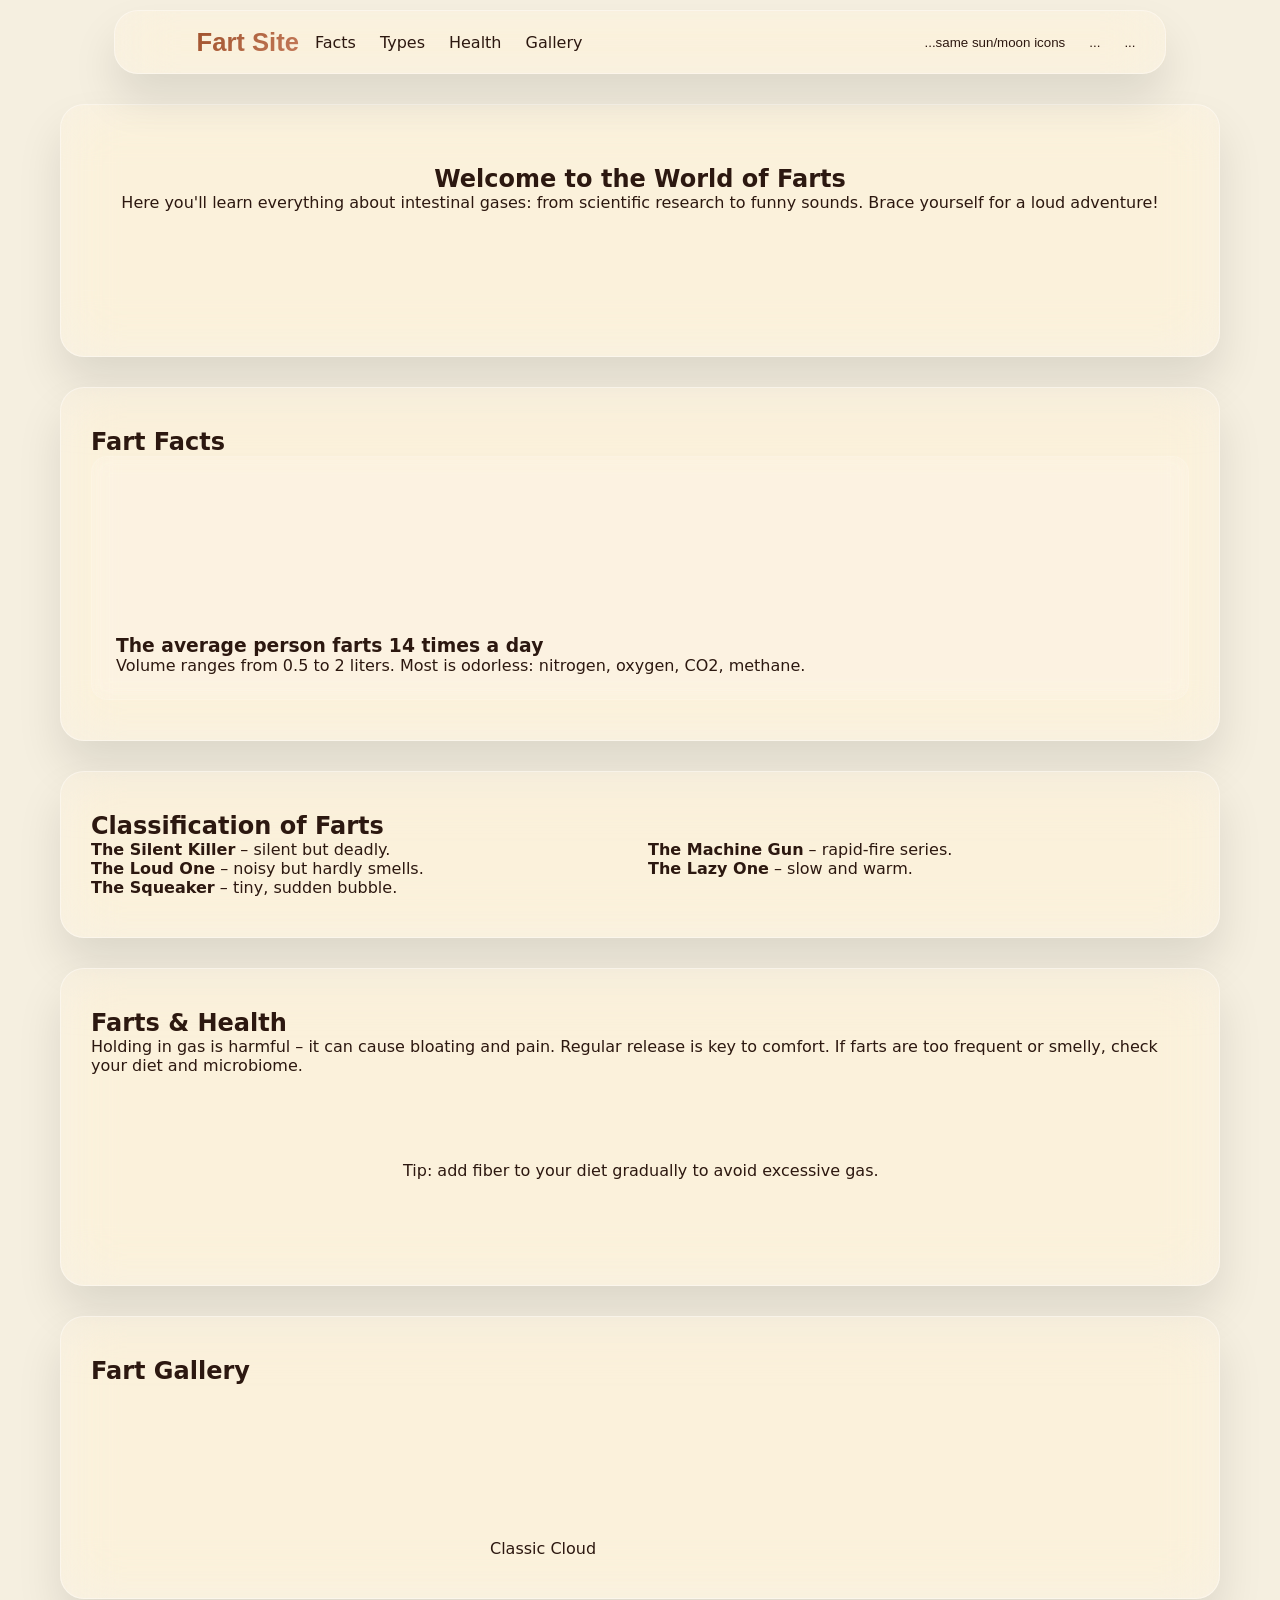
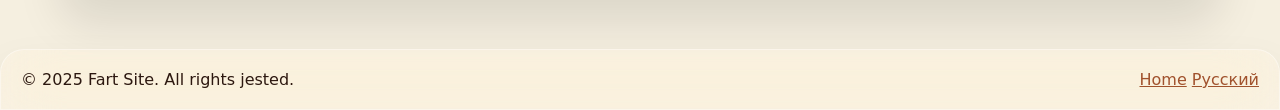
==== en/index.html @ d8bccfdd "Коммит" ====
<!DOCTYPE html>
<html lang="en" class="system" itemscope itemtype="https://schema.org/WebPage">
<head>
    <meta charset="UTF-8">
    <meta name="viewport" content="width=device-width, initial-scale=1.0, viewport-fit=cover">
    <meta name="color-scheme" content="light dark">
    <meta http-equiv="X-UA-Compatible" content="ie=edge">
    <title>Fart Site — All About Farts, Facts, Sounds, Health</title>
    <meta name="description" content="Discover everything about farting: scientific facts, types, health aspects, and hilarious sounds. The ultimate guide to flatulence!">
    <meta name="keywords" content="fart, farts, flatulence, fart sounds, fart facts, intestinal gas, health, funny farts, toot">
    <meta name="author" content="FartSite">
    <meta name="robots" content="index, follow">
    <meta name="theme-color" content="#a0522d">
    <meta name="apple-mobile-web-app-capable" content="yes">
    <meta name="apple-mobile-web-app-status-bar-style" content="black-translucent">
    <meta name="apple-mobile-web-app-title" content="Fart Site">
    <link rel="canonical" href="https://fartsite.github.io/en/">
    <link rel="alternate" hreflang="ru" href="https://fartsite.github.io/">
    <link rel="alternate" hreflang="en" href="https://fartsite.github.io/en/">
    <link rel="alternate" hreflang="x-default" href="https://fartsite.github.io/">
    <!-- Open Graph -->
    <meta property="og:type" content="website">
    <meta property="og:site_name" content="Fart Site">
    <meta property="og:title" content="Fart Site — All the Secrets of Flatulence">
    <meta property="og:description" content="Learn about farts: science, sounds, facts and fun. Come in, it's gonna be loud!">
    <meta property="og:url" content="https://fartsite.github.io/en/">
    <meta property="og:image" content="https://fartsite.github.io/assets/favicon/og-image.png">
    <meta property="og:image:width" content="1200">
    <meta property="og:image:height" content="630">
    <meta property="og:locale" content="en_US">
    <meta property="og:locale:alternate" content="ru_RU">
    <!-- Twitter -->
    <meta name="twitter:card" content="summary_large_image">
    <meta name="twitter:site" content="@fartsite">
    <meta name="twitter:title" content="Fart Site">
    <meta name="twitter:description" content="Everything you wanted to know about farts but were afraid to ask.">
    <meta name="twitter:image" content="https://fartsite.github.io/assets/favicon/og-image.png">
    <!-- VK -->
    <meta property="vk:image" content="https://fartsite.github.io/assets/favicon/vk-share.png">
    <meta property="vk:title" content="Fart Site">
    <meta property="vk:description" content="Flatulence is serious! Scientific approach.">
    <!-- Favicons (same 57 links, just adjust paths if needed but all relative to root) -->
    <link rel="icon" type="image/png" sizes="36x36" href="../assets/favicon/android-chrome-36x36.png">
    <!-- ... rest of favicon links with ../ prefix for all ... -->
    <link rel="shortcut icon" href="../assets/favicon/favicon.ico">
    <meta name="msapplication-TileImage" content="../assets/favicon/mstile-150x150.png">
    <!-- JSON-LD -->
    <script type="application/ld+json">
    {
      "@context": "https://schema.org",
      "@type": "WebSite",
      "name": "Fart Site",
      "alternateName": "Perdёzh",
      "url": "https://fartsite.github.io/en/",
      "description": "All about farts: science, types, sounds and health.",
      "potentialAction": {
        "@type": "SearchAction",
        "target": "https://fartsite.github.io/search?q={search_term_string}",
        "query-input": "required name=search_term_string"
      },
      "inLanguage": ["en", "ru"],
      "publisher": {
        "@type": "Organization",
        "name": "FartSite",
        "url": "https://fartsite.github.io/en/",
        "logo": {
          "@type": "ImageObject",
          "url": "https://fartsite.github.io/assets/favicon/favicon-120x120.png",
          "width": 120,
          "height": 120
        }
      }
    }
    </script>
    <link rel="stylesheet" href="../style.css">
    <script src="../script.js" defer></script>
</head>
<body>
    <a class="skip-link" href="#main">Skip navigation</a>
    <!-- BVI panel same -->
    <div id="bvi-panel" class="bvi-panel" aria-hidden="true">
        <!-- same panel with English labels: Close, Font size, etc. -->
    </div>

    <header class="header glass">
        <div class="header__inner">
            <a href="./" class="logo" aria-label="Home">
                <!-- Same SVG logo -->
                <svg><!-- ... --></svg>
                <span class="logo__text">Fart Site</span>
            </a>
            <nav class="nav">
                <ul>
                    <li><a href="#facts">Facts</a></li>
                    <li><a href="#types">Types</a></li>
                    <li><a href="#health">Health</a></li>
                    <li><a href="#gallery">Gallery</a></li>
                </ul>
            </nav>
            <div class="controls">
                <div class="lang-dropdown">
                    <button class="lang-btn" aria-label="Current language: English" aria-expanded="false">
                        <svg><!-- US flag --></svg>
                    </button>
                    <ul class="lang-menu">
                        <li><a href="../">RU <svg><!-- RU flag --></svg></a></li>
                        <li><a href="./" class="active">EN</a></li>
                    </ul>
                </div>
                <button class="theme-toggle" aria-label="Toggle theme">...same sun/moon icons</button>
                <button class="view-toggle" aria-label="Toggle mobile/desktop view">...</button>
                <button id="bvi-trigger" class="bvi-trigger">...</button>
            </div>
        </div>
    </header>

    <main id="main" class="main" itemprop="mainContentOfPage">
        <section class="hero glass">
            <div class="hero__content">
                <h1>Welcome to the World of Farts</h1>
                <p>Here you'll learn everything about intestinal gases: from scientific research to funny sounds. Brace yourself for a loud adventure!</p>
                <svg class="fart-cloud" width="120" height="80" viewBox="0 0 120 80"><!-- same cloud --></svg>
            </div>
        </section>

        <section id="facts" class="section glass">
            <h2>Fart Facts</h2>
            <div class="grid">
                <article class="card">
                    <svg><!-- icon --></svg>
                    <h3>The average person farts 14 times a day</h3>
                    <p>Volume ranges from 0.5 to 2 liters. Most is odorless: nitrogen, oxygen, CO2, methane.</p>
                </article>
                <!-- same cards with English text -->
            </div>
        </section>

        <section id="types" class="section glass">
            <h2>Classification of Farts</h2>
            <ul class="types-list">
                <li><strong>The Silent Killer</strong> – silent but deadly.</li>
                <li><strong>The Loud One</strong> – noisy but hardly smells.</li>
                <li><strong>The Squeaker</strong> – tiny, sudden bubble.</li>
                <li><strong>The Machine Gun</strong> – rapid-fire series.</li>
                <li><strong>The Lazy One</strong> – slow and warm.</li>
            </ul>
        </section>

        <section id="health" class="section glass">
            <h2>Farts & Health</h2>
            <p>Holding in gas is harmful – it can cause bloating and pain. Regular release is key to comfort. If farts are too frequent or smelly, check your diet and microbiome.</p>
            <div class="health-tip">
                <svg><!-- leaf --></svg>
                <span>Tip: add fiber to your diet gradually to avoid excessive gas.</span>
            </div>
        </section>

        <section id="gallery" class="section glass">
            <h2>Fart Gallery</h2>
            <div class="gallery-grid">
                <figure>
                    <svg><!-- cloud --></svg>
                    <figcaption>Classic Cloud</figcaption>
                </figure>
                <!-- more -->
            </div>
        </section>
    </main>

    <footer class="footer glass">
        <div class="footer__inner">
            <p>© 2025 Fart Site. All rights jested.</p>
            <nav>
                <a href="./">Home</a>
                <a href="../">Русский</a>
            </nav>
        </div>
    </footer>
</body>
</html>
---- style.css ----
/* ===== CUSTOM PROPERTIES (темa system / light / dark) ===== */
:root {
  --bg: #f5efe0;
  --text: #2c1810;
  --glass-bg: rgba(255, 248, 240, 0.25);
  --glass-border: rgba(255, 255, 255, 0.4);
  --accent: #a0522d;
  --accent-light: #c47a5a;
  --shadow: 0 25px 45px rgba(0,0,0,0.1);
  --font: 'Segoe UI', system-ui, sans-serif;
  --radius: 24px;
  --scrollbar-bg: transparent;
  --scrollbar-thumb: rgba(160, 82, 45, 0.5);
}
[data-theme="dark"], .dark {
  --bg: #1e1a16;
  --text: #f0e6d2;
  --glass-bg: rgba(30, 26, 22, 0.3);
  --glass-border: rgba(255,255,255,0.1);
  --accent: #d4946a;
  --shadow: 0 25px 45px rgba(0,0,0,0.5);
  --scrollbar-thumb: rgba(212, 148, 106, 0.4);
}
@media (prefers-color-scheme: dark) {
  .system:not(.light):not(.dark) {
    --bg: #1e1a16;
    --text: #f0e6d2;
    --glass-bg: rgba(30, 26, 22, 0.3);
    --glass-border: rgba(255,255,255,0.1);
    --accent: #d4946a;
    --shadow: 0 25px 45px rgba(0,0,0,0.5);
    --scrollbar-thumb: rgba(212, 148, 106, 0.4);
  }
}

/* ===== BASE ===== */
* { margin: 0; padding: 0; box-sizing: border-box; }
html { scroll-behavior: smooth; font-size: 16px; }
body {
  font-family: var(--font);
  background: var(--bg);
  color: var(--text);
  min-height: 100vh;
  transition: background 0.3s, color 0.3s;
  display: flex; flex-direction: column;
}
/* Кастомный скроллбар */
::-webkit-scrollbar { width: 8px; }
::-webkit-scrollbar-track { background: var(--scrollbar-bg); }
::-webkit-scrollbar-thumb {
  background: var(--scrollbar-thumb);
  border-radius: 10px;
}
html { scrollbar-width: thin; scrollbar-color: var(--scrollbar-thumb) var(--scrollbar-bg); }

/* ===== SKIP LINK ===== */
.skip-link {
  position: absolute; top: -40px; left: 0; background: var(--accent); color: #fff;
  padding: 8px; z-index: 1000; transition: top 0.2s;
}
.skip-link:focus { top: 0; }

/* ===== LIQUID GLASS MIXIN (класс .glass) ===== */
.glass {
  background: var(--glass-bg);
  backdrop-filter: blur(28px) saturate(180%);
  -webkit-backdrop-filter: blur(28px) saturate(180%);
  border: 1px solid var(--glass-border);
  border-radius: var(--radius);
  box-shadow: var(--shadow);
  transition: background 0.3s, backdrop-filter 0.3s;
}

/* ===== HEADER ===== */
.header {
  position: sticky; top: 10px; z-index: 100;
  margin: 10px auto; max-width: 1400px;
  padding: 0 24px;
  display: flex; align-items: center; justify-content: space-between;
  height: 64px;
}
.header__inner {
  display: flex; align-items: center; width: 100%; gap: 16px;
}
.logo {
  display: flex; align-items: center; gap: 10px;
  text-decoration: none; color: inherit;
}
.logo svg { width: 48px; height: 48px; flex-shrink: 0; }
.logo__text {
  font-size: 1.6rem; font-weight: 800;
  background: linear-gradient(135deg, var(--accent), var(--accent-light));
  -webkit-background-clip: text; -webkit-text-fill-color: transparent;
  background-clip: text;
  font-family: 'Comic Neue', 'Balsamiq Sans', cursive, sans-serif;
}

/* Навигация */
.nav ul { list-style: none; display: flex; gap: 24px; }
.nav a {
  text-decoration: none; color: var(--text); font-weight: 500;
  position: relative; padding: 6px 0;
}
.nav a::after {
  content: ''; position: absolute; bottom: 0; left: 0; width: 0; height: 2px;
  background: var(--accent); transition: width 0.3s;
}
.nav a:hover::after, .nav a:focus::after { width: 100%; }

/* Controls */
.controls { display: flex; align-items: center; gap: 12px; }
.lang-dropdown { position: relative; }
.lang-btn {
  background: none; border: none; cursor: pointer; padding: 4px;
}
.lang-menu {
  display: none; position: absolute; top: 100%; right: 0;
  background: var(--glass-bg); backdrop-filter: blur(15px);
  border-radius: 12px; padding: 8px 0; list-style: none; min-width: 100px;
  box-shadow: 0 8px 20px rgba(0,0,0,0.15); z-index: 10;
}
.lang-btn:focus + .lang-menu, .lang-menu:hover, .lang-btn:hover + .lang-menu { display: block; }
.lang-menu li a {
  display: flex; align-items: center; gap: 8px; padding: 8px 16px;
  text-decoration: none; color: var(--text);
}
.lang-menu li a.active { font-weight: bold; }

.theme-toggle, .view-toggle, .bvi-trigger {
  background: none; border: none; cursor: pointer; padding: 6px;
  color: var(--text); border-radius: 50%; transition: background 0.2s;
}
.theme-toggle:hover, .view-toggle:hover, .bvi-trigger:hover {
  background: rgba(160,82,45,0.1);
}

/* ===== BVI PANEL ===== */
.bvi-panel {
  position: fixed; top: 0; left: -320px; width: 280px; height: 100vh;
  z-index: 200; transition: left 0.4s cubic-bezier(0.4,0,0.2,1);
  padding: 20px; background: var(--glass-bg); backdrop-filter: blur(35px);
  border-right: 1px solid var(--glass-border); overflow-y: auto;
}
.bvi-panel.open { left: 0; }
.bvi-panel h3 { margin-bottom: 16px; }
.bvi-group { margin-bottom: 16px; display: flex; align-items: center; gap: 8px; }
.bvi-group button {
  background: var(--accent); color: #fff; border: none; padding: 6px 12px;
  border-radius: 8px; cursor: pointer;
}
.bvi-close { position: absolute; top: 10px; right: 10px; background: none; border: none; }

/* ===== MAIN LAYOUT ===== */
.main {
  flex: 1; width: 100%; max-width: 1200px; margin: 20px auto; padding: 0 20px;
}
.hero {
  text-align: center; padding: 60px 20px; margin-bottom: 30px;
  animation: fadeIn 0.8s ease;
}
@keyframes fadeIn { from { opacity: 0; transform: translateY(20px); } to { opacity: 1; transform: translateY(0); } }
.section { padding: 40px 30px; margin-bottom: 30px; }
.grid { display: grid; grid-template-columns: repeat(auto-fit, minmax(240px, 1fr)); gap: 24px; }
.card {
  padding: 24px; border-radius: 16px; background: rgba(255,255,255,0.05);
  backdrop-filter: blur(10px); border: 1px solid rgba(255,255,255,0.1);
  transition: transform 0.3s, box-shadow 0.3s;
}
.card:hover { transform: translateY(-5px); box-shadow: 0 15px 30px rgba(0,0,0,0.15); }
.types-list { list-style: none; columns: 2; }
.health-tip { display: flex; align-items: center; gap: 12px; margin-top: 20px; }
.gallery-grid { display: flex; gap: 20px; flex-wrap: wrap; justify-content: center; }
.fart-cloud { animation: float 4s ease-in-out infinite; }
@keyframes float {
  0%, 100% { transform: translateY(0); }
  50% { transform: translateY(-10px); }
}

/* ===== FOOTER ===== */
.footer {
  margin-top: auto; padding: 20px; text-align: center; border-radius: var(--radius) var(--radius) 0 0;
}
.footer__inner { display: flex; justify-content: space-between; flex-wrap: wrap; gap: 16px; }
.footer a { color: var(--accent); }

/* ===== MOBILE/DESKTOP FORCED VIEW ===== */
.force-mobile .header { max-width: 480px; }
.force-mobile .main { max-width: 480px; }
.force-desktop .main { max-width: 1400px; }

/* ===== RESPONSIVE ===== */
@media (max-width: 768px) {
  .header__inner { flex-wrap: wrap; }
  .nav { display: none; } /* мобильное меню можно доделать */
  .logo__text { font-size: 1.2rem; }
  .controls { gap: 8px; }
}
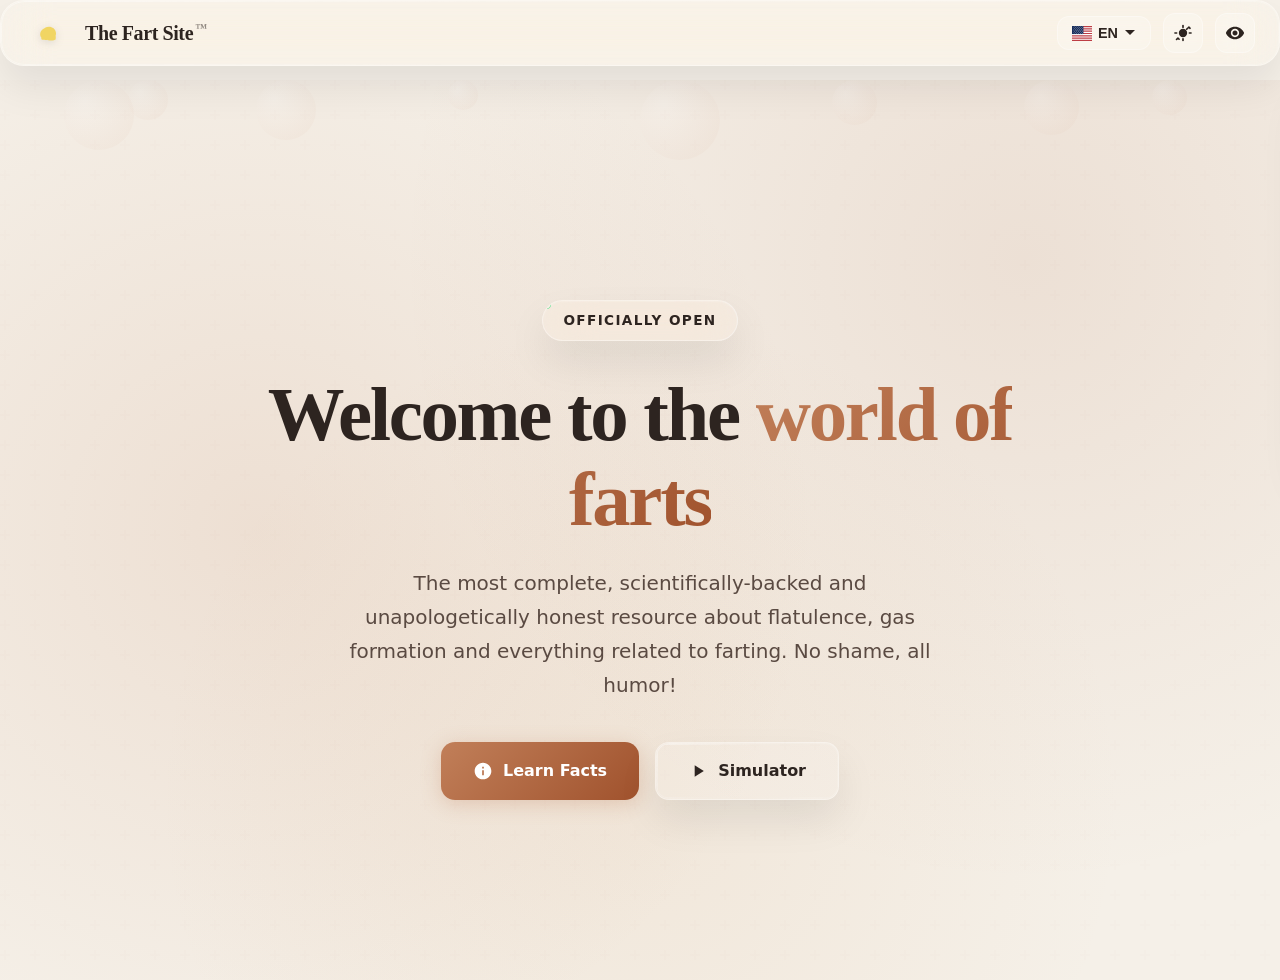
==== commit 631edcc6: "Коммит" ====
--- a/en/index.html
+++ b/en/index.html
@@ -1,180 +1,239 @@
 <!DOCTYPE html>
-<html lang="en" class="system" itemscope itemtype="https://schema.org/WebPage">
+<html lang="en" dir="ltr">
 <head>
-    <meta charset="UTF-8">
-    <meta name="viewport" content="width=device-width, initial-scale=1.0, viewport-fit=cover">
-    <meta name="color-scheme" content="light dark">
-    <meta http-equiv="X-UA-Compatible" content="ie=edge">
-    <title>Fart Site — All About Farts, Facts, Sounds, Health</title>
-    <meta name="description" content="Discover everything about farting: scientific facts, types, health aspects, and hilarious sounds. The ultimate guide to flatulence!">
-    <meta name="keywords" content="fart, farts, flatulence, fart sounds, fart facts, intestinal gas, health, funny farts, toot">
-    <meta name="author" content="FartSite">
-    <meta name="robots" content="index, follow">
-    <meta name="theme-color" content="#a0522d">
-    <meta name="apple-mobile-web-app-capable" content="yes">
-    <meta name="apple-mobile-web-app-status-bar-style" content="black-translucent">
-    <meta name="apple-mobile-web-app-title" content="Fart Site">
-    <link rel="canonical" href="https://fartsite.github.io/en/">
-    <link rel="alternate" hreflang="ru" href="https://fartsite.github.io/">
-    <link rel="alternate" hreflang="en" href="https://fartsite.github.io/en/">
-    <link rel="alternate" hreflang="x-default" href="https://fartsite.github.io/">
-    <!-- Open Graph -->
-    <meta property="og:type" content="website">
-    <meta property="og:site_name" content="Fart Site">
-    <meta property="og:title" content="Fart Site — All the Secrets of Flatulence">
-    <meta property="og:description" content="Learn about farts: science, sounds, facts and fun. Come in, it's gonna be loud!">
-    <meta property="og:url" content="https://fartsite.github.io/en/">
-    <meta property="og:image" content="https://fartsite.github.io/assets/favicon/og-image.png">
-    <meta property="og:image:width" content="1200">
-    <meta property="og:image:height" content="630">
-    <meta property="og:locale" content="en_US">
-    <meta property="og:locale:alternate" content="ru_RU">
-    <!-- Twitter -->
-    <meta name="twitter:card" content="summary_large_image">
-    <meta name="twitter:site" content="@fartsite">
-    <meta name="twitter:title" content="Fart Site">
-    <meta name="twitter:description" content="Everything you wanted to know about farts but were afraid to ask.">
-    <meta name="twitter:image" content="https://fartsite.github.io/assets/favicon/og-image.png">
-    <!-- VK -->
-    <meta property="vk:image" content="https://fartsite.github.io/assets/favicon/vk-share.png">
-    <meta property="vk:title" content="Fart Site">
-    <meta property="vk:description" content="Flatulence is serious! Scientific approach.">
-    <!-- Favicons (same 57 links, just adjust paths if needed but all relative to root) -->
-    <link rel="icon" type="image/png" sizes="36x36" href="../assets/favicon/android-chrome-36x36.png">
-    <!-- ... rest of favicon links with ../ prefix for all ... -->
-    <link rel="shortcut icon" href="../assets/favicon/favicon.ico">
-    <meta name="msapplication-TileImage" content="../assets/favicon/mstile-150x150.png">
-    <!-- JSON-LD -->
-    <script type="application/ld+json">
-    {
-      "@context": "https://schema.org",
-      "@type": "WebSite",
-      "name": "Fart Site",
-      "alternateName": "Perdёzh",
-      "url": "https://fartsite.github.io/en/",
-      "description": "All about farts: science, types, sounds and health.",
-      "potentialAction": {
-        "@type": "SearchAction",
-        "target": "https://fartsite.github.io/search?q={search_term_string}",
-        "query-input": "required name=search_term_string"
-      },
-      "inLanguage": ["en", "ru"],
-      "publisher": {
-        "@type": "Organization",
-        "name": "FartSite",
-        "url": "https://fartsite.github.io/en/",
-        "logo": {
-          "@type": "ImageObject",
-          "url": "https://fartsite.github.io/assets/favicon/favicon-120x120.png",
-          "width": 120,
-          "height": 120
-        }
-      }
-    }
-    </script>
-    <link rel="stylesheet" href="../style.css">
-    <script src="../script.js" defer></script>
+<meta charset="UTF-8">
+<meta name="viewport" content="width=device-width, initial-scale=1.0, maximum-scale=5.0, user-scalable=yes">
+<meta http-equiv="X-UA-Compatible" content="IE=edge">
+<meta name="color-scheme" content="light dark">
+<meta name="theme-color" content="#c17f59" media="(prefers-color-scheme: light)">
+<meta name="theme-color" content="#1a1512" media="(prefers-color-scheme: dark)">
+<meta name="msapplication-TileColor" content="#c17f59">
+<meta name="apple-mobile-web-app-capable" content="yes">
+<meta name="apple-mobile-web-app-status-bar-style" content="black-translucent">
+<meta name="apple-mobile-web-app-title" content="FartSite">
+<meta name="application-name" content="FartSite">
+<meta name="format-detection" content="telephone=no">
+<meta name="referrer" content="strict-origin-when-cross-origin">
+<meta name="robots" content="index, follow, max-image-preview:large, max-snippet:-1, max-video-preview:-1">
+<meta name="googlebot" content="index, follow">
+<meta name="bingbot" content="index, follow">
+
+<title>FartSite — The Fart Encyclopedia | Everything About Flatulence & Gas</title>
+<meta name="description" content="The most complete and scientifically-backed website about farting. Learn everything about flatulence, gas composition, fart speed, types of farts and more. Humor, science and facts!">
+<meta name="keywords" content="fart, flatulence, gas, intestinal gas, methane, hydrogen sulfide, fart science, types of farts, fart speed, gas composition">
+<meta name="author" content="FartSite Team">
+<meta name="copyright" content="© 2026 FartSite">
+<meta name="rating" content="mature">
+<meta name="target" content="all">
+
+<link rel="canonical" href="https://fartsite.github.io/en/">
+<link rel="alternate" hreflang="ru" href="https://fartsite.github.io/">
+<link rel="alternate" hreflang="en" href="https://fartsite.github.io/en/">
+<link rel="alternate" hreflang="x-default" href="https://fartsite.github.io/">
+
+<link rel="preconnect" href="https://fartsite.github.io">
+<link rel="dns-prefetch" href="https://fartsite.github.io">
+
+<!-- Favicons (all 57) -->
+<link rel="icon" type="image/x-icon" href="../assets/favicon/favicon.ico">
+<link rel="icon" type="image/png" sizes="16x16" href="../assets/favicon/favicon-16x16.png">
+<link rel="icon" type="image/png" sizes="32x32" href="../assets/favicon/favicon-32x32.png">
+<link rel="icon" type="image/png" sizes="48x48" href="../assets/favicon/favicon-48x48.png">
+<link rel="icon" type="image/png" sizes="96x96" href="../assets/favicon/favicon-96x96.png">
+<link rel="icon" type="image/png" sizes="120x120" href="../assets/favicon/favicon-120x120.png">
+<link rel="icon" type="image/png" sizes="180x180" href="../assets/favicon/favicon-180x180.png">
+<link rel="icon" type="image/webp" sizes="16x16" href="../assets/favicon/favicon-16x16.webp">
+<link rel="icon" type="image/webp" sizes="32x32" href="../assets/favicon/favicon-32x32.webp">
+<link rel="icon" type="image/webp" sizes="48x48" href="../assets/favicon/favicon-48x48.webp">
+<link rel="icon" type="image/webp" sizes="120x120" href="../assets/favicon/favicon-120x120.webp">
+<link rel="icon" type="image/webp" sizes="180x180" href="../assets/favicon/favicon-180x180.webp">
+<link rel="icon" type="image/svg+xml" href="../assets/favicon/favicon.svg">
+<link rel="shortcut icon" href="../assets/favicon/favicon.ico">
+<link rel="apple-touch-icon" href="../assets/favicon/apple-touch-icon.png">
+<link rel="apple-touch-icon" sizes="57x57" href="../assets/favicon/apple-touch-icon-57x57.png">
+<link rel="apple-touch-icon" sizes="60x60" href="../assets/favicon/apple-touch-icon-60x60.png">
+<link rel="apple-touch-icon" sizes="72x72" href="../assets/favicon/apple-touch-icon-72x72.png">
+<link rel="apple-touch-icon" sizes="76x76" href="../assets/favicon/apple-touch-icon-76x76.png">
+<link rel="apple-touch-icon" sizes="114x114" href="../assets/favicon/apple-touch-icon-114x114.png">
+<link rel="apple-touch-icon" sizes="120x120" href="../assets/favicon/apple-touch-icon-120x120.png">
+<link rel="apple-touch-icon" sizes="144x144" href="../assets/favicon/apple-touch-icon-144x144.png">
+<link rel="apple-touch-icon" sizes="152x152" href="../assets/favicon/apple-touch-icon-152x152.png">
+<link rel="apple-touch-icon" sizes="167x167" href="../assets/favicon/apple-touch-icon-167x167.png">
+<link rel="apple-touch-icon" sizes="180x180" href="../assets/favicon/apple-touch-icon-180x180.png">
+<link rel="icon" type="image/png" sizes="36x36" href="../assets/favicon/android-chrome-36x36.png">
+<link rel="icon" type="image/png" sizes="48x48" href="../assets/favicon/android-chrome-48x48.png">
+<link rel="icon" type="image/png" sizes="72x72" href="../assets/favicon/android-chrome-72x72.png">
+<link rel="icon" type="image/png" sizes="96x96" href="../assets/favicon/android-chrome-96x96.png">
+<link rel="icon" type="image/png" sizes="144x144" href="../assets/favicon/android-chrome-144x144.png">
+<link rel="icon" type="image/png" sizes="168x168" href="../assets/favicon/android-chrome-168x168.png">
+<link rel="icon" type="image/png" sizes="192x192" href="../assets/favicon/android-chrome-192x192.png">
+<link rel="icon" type="image/png" sizes="256x256" href="../assets/favicon/android-chrome-256x256.png">
+<link rel="icon" type="image/png" sizes="384x384" href="../assets/favicon/android-chrome-384x384.png">
+<link rel="icon" type="image/png" sizes="512x512" href="../assets/favicon/android-chrome-512x512.png">
+<link rel="icon" type="image/png" sizes="1024x1024" href="../assets/favicon/android-chrome-1024x1024.png">
+<link rel="mask-icon" href="../assets/favicon/favicon.svg" color="#c17f59">
+<link rel="manifest" href="../assets/favicon/site.webmanifest">
+<meta name="msapplication-TileImage" content="../assets/favicon/mstile-70x70.png">
+<meta name="msapplication-TileImage" content="../assets/favicon/mstile-150x150.png">
+<meta name="msapplication-TileImage" content="../assets/favicon/mstile-310x310.png">
+<link rel="apple-touch-icon-precomposed" href="../assets/favicon/apple-icon-57x57.png" sizes="57x57">
+<link rel="apple-touch-icon-precomposed" href="../assets/favicon/apple-icon-60x60.png" sizes="60x60">
+<link rel="apple-touch-icon-precomposed" href="../assets/favicon/apple-icon-72x72.png" sizes="72x72">
+<link rel="apple-touch-icon-precomposed" href="../assets/favicon/apple-icon-76x76.png" sizes="76x76">
+<link rel="apple-touch-icon-precomposed" href="../assets/favicon/apple-icon-114x114.png" sizes="114x114">
+<link rel="apple-touch-icon-precomposed" href="../assets/favicon/apple-icon-120x120.png" sizes="120x120">
+<link rel="apple-touch-icon-precomposed" href="../assets/favicon/apple-icon-144x144.png" sizes="144x144">
+<link rel="apple-touch-icon-precomposed" href="../assets/favicon/apple-icon-152x152.png" sizes="152x152">
+<link rel="apple-touch-icon-precomposed" href="../assets/favicon/apple-icon-180x180.png" sizes="180x180">
+<link rel="apple-touch-icon-precomposed" href="../assets/favicon/android-icon-192x192.png" sizes="192x192">
+<link rel="icon" type="image/png" sizes="192x192" href="../assets/favicon/maskable-icon-192x192.png">
+<link rel="icon" type="image/png" sizes="512x512" href="../assets/favicon/maskable-icon-512x512.png">
+<link rel="icon" type="image/png" sizes="1024x1024" href="../assets/favicon/maskable-icon-1024x1024.png">
+
+<!-- Open Graph -->
+<meta property="og:type" content="website">
+<meta property="og:locale" content="en_US">
+<meta property="og:locale:alternate" content="ru_RU">
+<meta property="og:url" content="https://fartsite.github.io/en/">
+<meta property="og:site_name" content="FartSite">
+<meta property="og:title" content="FartSite — The Fart Encyclopedia">
+<meta property="og:description" content="The most complete and scientifically-backed website about farting. Learn everything about flatulence, gas composition, fart speed and types of farts.">
+<meta property="og:image" content="https://fartsite.github.io/assets/og-image-en.jpg">
+<meta property="og:image:width" content="1200">
+<meta property="og:image:height" content="630">
+<meta property="og:image:type" content="image/jpeg">
+<meta property="og:image:alt" content="FartSite — The Fart Encyclopedia">
+
+<!-- Twitter -->
+<meta name="twitter:card" content="summary_large_image">
+<meta name="twitter:site" content="@fartsite">
+<meta name="twitter:creator" content="@fartsite">
+<meta name="twitter:url" content="https://fartsite.github.io/en/">
+<meta name="twitter:title" content="FartSite — The Fart Encyclopedia">
+<meta name="twitter:description" content="The most complete and scientifically-backed website about farting. Humor, science and facts!">
+<meta name="twitter:image" content="https://fartsite.github.io/assets/og-image-en.jpg">
+<meta name="twitter:image:alt" content="FartSite — The Fart Encyclopedia">
+<meta name="twitter:label1" content="Reading time">
+<meta name="twitter:data1" content="15 minutes">
+
+<!-- Pinterest -->
+<meta name="pinterest" content="nopin">
+<meta property="pin:media" content="https://fartsite.github.io/assets/og-image-en.jpg">
+<meta property="pin:description" content="FartSite — everything about flatulence, gas and farts">
+
+<!-- LinkedIn -->
+<meta property="linkedin:title" content="FartSite — The Fart Encyclopedia">
+<meta property="linkedin:description" content="A popular science resource about flatulence and farting">
+<meta property="linkedin:image" content="https://fartsite.github.io/assets/og-image-en.jpg">
+
+<!-- Schema.org -->
+<script type="application/ld+json">{"@context":"https://schema.org","@graph":[{"@type":"WebSite","@id":"https://fartsite.github.io/en/#website","url":"https://fartsite.github.io/en/","name":"FartSite","alternateName":["FartSite","The Fart Encyclopedia"],"description":"The most complete and scientifically-backed website about flatulence, gas formation and farting","inLanguage":["en-US","ru-RU"],"publisher":{"@id":"https://fartsite.github.io/en/#organization"}},{"@type":"Organization","@id":"https://fartsite.github.io/en/#organization","name":"FartSite","url":"https://fartsite.github.io/en/","logo":{"@type":"ImageObject","url":"https://fartsite.github.io/assets/favicon/android-chrome-512x512.png","width":512,"height":512},"sameAs":["https://twitter.com/fartsite","https://t.me/fartsite"]},{"@type":"WebPage","@id":"https://fartsite.github.io/en/#webpage","url":"https://fartsite.github.io/en/","name":"FartSite — The Fart Encyclopedia","isPartOf":{"@id":"https://fartsite.github.io/en/#website"},"about":{"@id":"https://fartsite.github.io/en/#organization"},"description":"The most complete and scientifically-backed website about farting. Learn everything about flatulence, gas composition, fart speed and types of farts.","inLanguage":"en-US"},{"@type":"Article","@id":"https://fartsite.github.io/en/#article","isPartOf":{"@id":"https://fartsite.github.io/en/#webpage"},"author":{"@id":"https://fartsite.github.io/en/#organization"},"headline":"The Fart Encyclopedia — everything about flatulence","description":"A popular science article about farting, its causes, types and interesting facts","image":"https://fartsite.github.io/assets/og-image-en.jpg","inLanguage":"en-US","datePublished":"2026-01-15T00:00:00+00:00","dateModified":"2026-07-07T00:00:00+00:00","mainEntityOfPage":{"@id":"https://fartsite.github.io/en/#webpage"}},{"@type":"FAQPage","mainEntity":[{"@type":"Question","name":"How many times a day does a person fart on average?","acceptedAnswer":{"@type":"Answer","text":"On average, a healthy person passes gas 10 to 20 times a day. This is a completely normal physiological process."}},{"@type":"Question","name":"What is the speed of a fart?","acceptedAnswer":{"@type":"Answer","text":"The speed of gas exiting during a fart can reach 3 meters per second (about 11 km/h), comparable to a light breeze."}},{"@type":"Question","name":"What is a fart made of?","acceptedAnswer":{"@type":"Answer","text":"A fart consists mainly of nitrogen (59%), oxygen (4%), carbon dioxide (9%), hydrogen (21%) and methane (7%). It also contains hydrogen sulfide, which gives it its characteristic smell."}}]}]}</script>
+
+<script type="application/ld+json">{"@context":"https://schema.org","@type":"BreadcrumbList","itemListElement":[{"@type":"ListItem","position":1,"name":"Home","item":"https://fartsite.github.io/en/"}]}</script>
+
+<link rel="stylesheet" href="../style.css">
 </head>
 <body>
-    <a class="skip-link" href="#main">Skip navigation</a>
-    <!-- BVI panel same -->
-    <div id="bvi-panel" class="bvi-panel" aria-hidden="true">
-        <!-- same panel with English labels: Close, Font size, etc. -->
-    </div>
-
-    <header class="header glass">
-        <div class="header__inner">
-            <a href="./" class="logo" aria-label="Home">
-                <!-- Same SVG logo -->
-                <svg><!-- ... --></svg>
-                <span class="logo__text">Fart Site</span>
-            </a>
-            <nav class="nav">
-                <ul>
-                    <li><a href="#facts">Facts</a></li>
-                    <li><a href="#types">Types</a></li>
-                    <li><a href="#health">Health</a></li>
-                    <li><a href="#gallery">Gallery</a></li>
-                </ul>
-            </nav>
-            <div class="controls">
-                <div class="lang-dropdown">
-                    <button class="lang-btn" aria-label="Current language: English" aria-expanded="false">
-                        <svg><!-- US flag --></svg>
-                    </button>
-                    <ul class="lang-menu">
-                        <li><a href="../">RU <svg><!-- RU flag --></svg></a></li>
-                        <li><a href="./" class="active">EN</a></li>
-                    </ul>
-                </div>
-                <button class="theme-toggle" aria-label="Toggle theme">...same sun/moon icons</button>
-                <button class="view-toggle" aria-label="Toggle mobile/desktop view">...</button>
-                <button id="bvi-trigger" class="bvi-trigger">...</button>
-            </div>
-        </div>
-    </header>
-
-    <main id="main" class="main" itemprop="mainContentOfPage">
-        <section class="hero glass">
-            <div class="hero__content">
-                <h1>Welcome to the World of Farts</h1>
-                <p>Here you'll learn everything about intestinal gases: from scientific research to funny sounds. Brace yourself for a loud adventure!</p>
-                <svg class="fart-cloud" width="120" height="80" viewBox="0 0 120 80"><!-- same cloud --></svg>
-            </div>
-        </section>
-
-        <section id="facts" class="section glass">
-            <h2>Fart Facts</h2>
-            <div class="grid">
-                <article class="card">
-                    <svg><!-- icon --></svg>
-                    <h3>The average person farts 14 times a day</h3>
-                    <p>Volume ranges from 0.5 to 2 liters. Most is odorless: nitrogen, oxygen, CO2, methane.</p>
-                </article>
-                <!-- same cards with English text -->
-            </div>
-        </section>
-
-        <section id="types" class="section glass">
-            <h2>Classification of Farts</h2>
-            <ul class="types-list">
-                <li><strong>The Silent Killer</strong> – silent but deadly.</li>
-                <li><strong>The Loud One</strong> – noisy but hardly smells.</li>
-                <li><strong>The Squeaker</strong> – tiny, sudden bubble.</li>
-                <li><strong>The Machine Gun</strong> – rapid-fire series.</li>
-                <li><strong>The Lazy One</strong> – slow and warm.</li>
-            </ul>
-        </section>
-
-        <section id="health" class="section glass">
-            <h2>Farts & Health</h2>
-            <p>Holding in gas is harmful – it can cause bloating and pain. Regular release is key to comfort. If farts are too frequent or smelly, check your diet and microbiome.</p>
-            <div class="health-tip">
-                <svg><!-- leaf --></svg>
-                <span>Tip: add fiber to your diet gradually to avoid excessive gas.</span>
-            </div>
-        </section>
-
-        <section id="gallery" class="section glass">
-            <h2>Fart Gallery</h2>
-            <div class="gallery-grid">
-                <figure>
-                    <svg><!-- cloud --></svg>
-                    <figcaption>Classic Cloud</figcaption>
-                </figure>
-                <!-- more -->
-            </div>
-        </section>
-    </main>
-
-    <footer class="footer glass">
-        <div class="footer__inner">
-            <p>© 2025 Fart Site. All rights jested.</p>
-            <nav>
-                <a href="./">Home</a>
-                <a href="../">Русский</a>
-            </nav>
-        </div>
-    </footer>
-</body>
-</html>+<header class="site-header liquid-glass">
+  <a href="/en/" class="logo-link" aria-label="Home">
+    <svg xmlns="http://www.w3.org/2000/svg" width="48" height="27" viewBox="0 0 2048 1142" preserveAspectRatio="xMidYMid meet" style="display:block;"><path fill="rgb(241,213,99)" d="M700.26 747.191C663.916 711.997 647.565 654.564 646.721 605.13A254.12 254.12 0 0 1 718.891 420.989C747.087 391.848 774.969 376.236 809.457 356.523C823.862 348.289 838.768 333.267 853.864 324.291C1035.29 216.409 1303.24 311.859 1321.45 537.419C1324.62 576.725 1323.06 618.926 1309.46 656.996C1307.27 663.124 1306.54 667.671 1307.56 674.122C1313.49 721.357 1315.24 770.386 1305.33 817.201C1304.52 821.046 1302.54 832.981 1300.69 835.497L1298.72 835.962C1296.98 834.512 1296.44 834.103 1295.04 832.352C1291.22 832.923 1287.17 838.391 1282.58 840.17C1268.15 845.791 1252.68 853.166 1237.77 857.201C1157.14 879.012 1071.86 872.63 990.987 855.552C980.967 853.436 971.28 849.468 962.22 844.766C962.462 847.67 962.865 848.899 961.444 851.42L959.898 851.223C955.154 846.717 953.362 840.884 951.62 834.791C939.71 840.14 935.565 841.166 922.719 843.579C870.474 854.582 828.316 848.499 776.128 842.338C760.015 840.437 715.761 830.628 705.655 817.357C704.57 820.043 704.367 821.249 702.075 823.042L700.45 823.011C692.916 811.766 694.721 772.299 697.534 758.027A102 102 0 0 1 700.26 747.191Z"/></svg>
+    <span class="logo-text">The Fart Site</span>
+  </a>
+
+  <nav class="nav-controls" aria-label="Site controls">
+    <div class="lang-dropdown" role="menu" aria-label="Language selection">
+      <button class="lang-toggle" aria-haspopup="true" aria-expanded="false">
+        <span style="display:inline-block;width:20px;height:15px;vertical-align:middle"><svg xmlns="http://www.w3.org/2000/svg" viewBox="0 0 640 480" width="20" height="15" focusable="false" aria-hidden="true" style="width:20px;height:15px"><path fill="#bd3d44" d="M0 0h640v480H0"/><path stroke="#fff" stroke-width="37" d="M0 55.3h640M0 129h640M0 203h640M0 277h640M0 351h640M0 425h640"/><path fill="#192f5d" d="M0 0h364.8v258.5H0"/><marker id="us-a" markerHeight="30" markerWidth="30"><path fill="#fff" d="m14 0 9 27L0 10h28L5 27z"/></marker><path fill="none" marker-mid="url(#us-a)" d="m0 0 16 11h61 61 61 61 60L47 37h61 61 60 61L16 63h61 61 61 61 60L47 89h61 61 60 61L16 115h61 61 61 61 60L47 141h61 61 60 61L16 166h61 61 61 61 60L47 192h61 61 60 61L16 218h61 61 61 61 60z"/></svg></span>
+        <span>EN</span>
+        <svg width="12" height="12" viewBox="0 0 12 12" fill="currentColor" aria-hidden="true"><path d="M6 8L1 3h10z"/></svg>
+      </button>
+      <div class="lang-menu" role="menu">
+        <a href="/" class="lang-item" role="menuitem" data-lang="ru">
+          <svg xmlns="http://www.w3.org/2000/svg" viewBox="0 0 640 480" width="20" height="15" focusable="false" aria-hidden="true" style="width:20px;height:15px"><path fill="#fff" d="M0 0h640v160H0z"/><path fill="#0039a6" d="M0 160h640v160H0z"/><path fill="#d52b1e" d="M0 320h640v160H0z"/></svg>
+          <span>Русский</span>
+        </a>
+        <a href="/en/" class="lang-item active" role="menuitem" data-lang="en" aria-current="true">
+          <span style="display:inline-block;width:20px;height:15px;vertical-align:middle"><svg xmlns="http://www.w3.org/2000/svg" viewBox="0 0 640 480" width="20" height="15" focusable="false" aria-hidden="true" style="width:20px;height:15px"><path fill="#bd3d44" d="M0 0h640v480H0"/><path stroke="#fff" stroke-width="37" d="M0 55.3h640M0 129h640M0 203h640M0 277h640M0 351h640M0 425h640"/><path fill="#192f5d" d="M0 0h364.8v258.5H0"/><marker id="us-a" markerHeight="30" markerWidth="30"><path fill="#fff" d="m14 0 9 27L0 10h28L5 27z"/></marker><path fill="none" marker-mid="url(#us-a)" d="m0 0 16 11h61 61 61 61 60L47 37h61 61 60 61L16 63h61 61 61 61 60L47 89h61 61 60 61L16 115h61 61 61 61 60L47 141h61 61 60 61L16 166h61 61 61 61 60L47 192h61 61 60 61L16 218h61 61 61 61 60z"/></svg></span>
+          <span>English</span>
+        </a>
+      </div>
+    </div>
+
+    <div class="theme-switcher" aria-label="Theme switcher">
+      <button id="themeBtn" class="btn-icon" aria-label="Choose theme" aria-haspopup="true">
+        <svg viewBox="0 0 24 24" aria-hidden="true"><path d="M12 2a1 1 0 011 1v2a1 1 0 11-2 0V3a1 1 0 011-1zm0 16a1 1 0 011 1v2a1 1 0 11-2 0v-2a1 1 0 011-1zm9.657-7a1 1 0 010 2h-2a1 1 0 110-2h2zM4.343 11a1 1 0 010 2H2.343a1 1 0 110-2h2zm14.142-5.657a1 1 0 010 1.414l-1.414 1.414a1 1 0 01-1.414-1.414l1.414-1.414a1 1 0 011.414 0zM6.343 17.657a1 1 0 010 1.414l-1.414 1.414a1 1 0 01-1.414-1.414l1.414-1.414a1 1 0 011.414 0zM18.364 4.222a1 1 0 011.414 0l1.414 1.414a1 1 0 01-1.414 1.414l-1.414-1.414a1 1 0 010-1.414zM5.222 17.364a1 1 0 011.414 0l1.414 1.414a1 1 0 01-1.414 1.414l-1.414-1.414a1 1 0 010-1.414zM12 7a5 5 0 100 10 5 5 0 000-10z"/></svg>
+      </button>
+      <div class="theme-menu" role="menu">
+        <div class="theme-option" data-theme="system" role="menuitem"><svg width="16" height="16" viewBox="0 0 16 16" fill="currentColor"><path d="M8 1a7 7 0 100 14A7 7 0 008 1zM2 8a6 6 0 1112 0A6 6 0 012 8z"/></svg> System</div>
+        <div class="theme-option" data-theme="light" role="menuitem"><svg width="16" height="16" viewBox="0 0 16 16" fill="currentColor"><path d="M8 11a3 3 0 100-6 3 3 0 000 6zM8 0a.5.5 0 01.5.5v2a.5.5 0 01-1 0v-2A.5.5 0 018 0zm0 13a.5.5 0 01.5.5v2a.5.5 0 01-1 0v-2A.5.5 0 018 13zm8-5a.5.5 0 01-.5.5h-2a.5.5 0 010-1h2a.5.5 0 01.5.5zM3 8a.5.5 0 01-.5.5h-2a.5.5 0 010-1h2A.5.5 0 013 8zm10.657-5.657a.5.5 0 010 .707l-1.414 1.415a.5.5 0 11-.707-.708l1.414-1.414a.5.5 0 01.707 0zm-9.193 9.193a.5.5 0 010 .707L3.05 13.657a.5.5 0 01-.707-.707l1.414-1.414a.5.5 0 01.707 0zm9.193 2.121a.5.5 0 01-.707 0l-1.414-1.414a.5.5 0 01.707-.707l1.414 1.414a.5.5 0 010 .707zM4.464 4.465a.5.5 0 01-.707 0L2.343 3.05a.5.5 0 11.707-.707l1.414 1.414a.5.5 0 010 .708z"/></svg> Light</div>
+        <div class="theme-option" data-theme="dark" role="menuitem"><svg width="16" height="16" viewBox="0 0 16 16" fill="currentColor"><path d="M6 .278a.768.768 0 01.08.828 7.208 7.208 0 00-.878 3.46c0 4.021 3.278 7.277 7.318 7.277.527 0 1.04-.055 1.533-.16a.787.787 0 01.81.316.733.733 0 01-.031.893A8.349 8.349 0 018.344 16C3.734 16 0 12.286 0 7.71 0 4.266 2.114 1.312 5.124.06A.752.752 0 016 .278z"/></svg> Dark</div>
+      </div>
+    </div>
+
+    <button id="bviBtn" class="btn-icon" aria-label="Accessibility panel" title="Accessibility version">
+      <svg viewBox="0 0 24 24" aria-hidden="true"><path d="M12 4.5C7 4.5 2.73 7.61 1 12c1.73 4.39 6 7.5 11 7.5s9.27-3.11 11-7.5c-1.73-4.39-6-7.5-11-7.5zM12 17c-2.76 0-5-2.24-5-5s2.24-5 5-5 5 2.24 5 5-2.24 5-5 5zm0-8c-1.66 0-3 1.34-3 3s1.34 3 3 3 3-1.34 3-3-1.34-3-3-3z"/></svg>
+    </button>
+
+    <button id="viewToggleBtn" class="btn-icon view-toggle-btn" aria-label="Toggle view">
+      <svg viewBox="0 0 24 24" aria-hidden="true"><path d="M4 4h16v12H4z" opacity=".3"/><path d="M20 18H4v2h16v-2z"/><path d="M6 22h12v2H6z"/></svg>
+    </button>
+  </nav>
+</header>
+
+<aside class="bvi-panel liquid-glass" id="bviPanel" aria-label="Accessibility panel">
+  <h3><svg width="20" height="20" viewBox="0 0 24 24" fill="currentColor" style="vertical-align:middle;margin-right:6px"><path d="M12 4.5C7 4.5 2.73 7.61 1 12c1.73 4.39 6 7.5 11 7.5s9.27-3.11 11-7.5c-1.73-4.39-6-7.5-11-7.5zM12 17c-2.76 0-5-2.24-5-5s2.24-5 5-5 5 2.24 5 5-2.24 5-5 5zm0-8c-1.66 0-3 1.34-3 3s1.34 3 3 3 3-1.34 3-3-1.34-3-3-3z"/></svg> Accessibility</h3>
+  <div class="bvi-group" data-setting="font">
+    <label>Font Size</label>
+    <div class="bvi-buttons">
+      <button class="bvi-btn" data-value="normal">A</button>
+      <button class="bvi-btn" data-value="large">A+</button>
+      <button class="bvi-btn" data-value="xlarge">A++</button>
+    </div>
+  </div>
+  <div class="bvi-group" data-setting="spacing">
+    <label>Letter Spacing</label>
+    <div class="bvi-buttons">
+      <button class="bvi-btn" data-value="normal">Normal</button>
+      <button class="bvi-btn" data-value="wide">Wide</button>
+    </div>
+  </div>
+  <div class="bvi-group" data-setting="line">
+    <label>Line Height</label>
+    <div class="bvi-buttons">
+      <button class="bvi-btn" data-value="normal">Normal</button>
+      <button class="bvi-btn" data-value="wide">Wide</button>
+    </div>
+  </div>
+  <div class="bvi-group" data-setting="images">
+    <label>Images</label>
+    <div class="bvi-buttons">
+      <button class="bvi-btn" data-value="on">On</button>
+      <button class="bvi-btn" data-value="off">Off</button>
+    </div>
+  </div>
+</aside>
+
+<main>
+  <section class="hero" aria-label="Main banner">
+    <div class="hero-bg" aria-hidden="true"></div>
+    <div class="bubbles" aria-hidden="true">
+      <div class="bubble"></div><div class="bubble"></div><div class="bubble"></div>
+      <div class="bubble"></div><div class="bubble"></div><div class="bubble"></div>
+      <div class="bubble"></div><div class="bubble"></div>
+    </div>
+    <div class="hero-content">
+      <div class="hero-badge liquid-glass">Officially Open</div>
+      <h1 class="hero-title">Welcome to the <span>world of farts</span></h1>
+      <p class="hero-desc">The most complete, scientifically-backed and unapologetically honest resource about flatulence, gas formation and everything related to farting. No shame, all humor!</p>
+      <div class="hero-actions">
+        <a href="#facts" class="btn-primary liquid-glass">
+          <svg width="20" height="20" viewBox="0 0 24 24" fill="currentColor"><path d="M12 2C6.48 2 2 6.48 2 12s4.48 10 10 10 10-4.48 10-10S17.52 2 12 2zm1 15h-2v-6h2v6zm0-8h-2V7h2v2z"/></svg>
+          Learn Facts
+        </a>
+        <a href="#simulator" class="btn-secondary liquid-glass">
+          <svg width="20" height="20" viewBox="0 0 24 24" fill="currentColor"><path d="M8 5v14l11-7z"/></svg>
+          Simulator
+        </a>
+      </div>
+    </div>
+  </section>
--- a/style.css
+++ b/style.css
@@ -1,197 +1,1254 @@
-/* ===== CUSTOM PROPERTIES (темa system / light / dark) ===== */
+/* ============================================
+   FARTSITE — The Ultimate Fart Experience
+   fartsite.github.io
+   ============================================ */
+
+/* ── CSS Variables ── */
 :root {
-  --bg: #f5efe0;
-  --text: #2c1810;
-  --glass-bg: rgba(255, 248, 240, 0.25);
-  --glass-border: rgba(255, 255, 255, 0.4);
-  --accent: #a0522d;
-  --accent-light: #c47a5a;
-  --shadow: 0 25px 45px rgba(0,0,0,0.1);
-  --font: 'Segoe UI', system-ui, sans-serif;
+  --bg: #f5f0e8;
+  --bg-2: #e8e0d4;
+  --text: #2d2420;
+  --text-2: #5a4a42;
+  --accent: #c17f59;
+  --accent-2: #a0522d;
+  --glass-bg: rgba(255,255,255,0.15);
+  --glass-border: rgba(255,255,255,0.35);
+  --shadow: 0 8px 32px rgba(45,36,32,0.12);
   --radius: 24px;
-  --scrollbar-bg: transparent;
-  --scrollbar-thumb: rgba(160, 82, 45, 0.5);
-}
-[data-theme="dark"], .dark {
-  --bg: #1e1a16;
-  --text: #f0e6d2;
-  --glass-bg: rgba(30, 26, 22, 0.3);
-  --glass-border: rgba(255,255,255,0.1);
-  --accent: #d4946a;
-  --shadow: 0 25px 45px rgba(0,0,0,0.5);
-  --scrollbar-thumb: rgba(212, 148, 106, 0.4);
-}
-@media (prefers-color-scheme: dark) {
-  .system:not(.light):not(.dark) {
-    --bg: #1e1a16;
-    --text: #f0e6d2;
-    --glass-bg: rgba(30, 26, 22, 0.3);
-    --glass-border: rgba(255,255,255,0.1);
-    --accent: #d4946a;
-    --shadow: 0 25px 45px rgba(0,0,0,0.5);
-    --scrollbar-thumb: rgba(212, 148, 106, 0.4);
-  }
-}
-
-/* ===== BASE ===== */
-* { margin: 0; padding: 0; box-sizing: border-box; }
-html { scroll-behavior: smooth; font-size: 16px; }
+  --transition: 0.4s cubic-bezier(0.25,0.46,0.45,0.94);
+  --font: 'Segoe UI', system-ui, -apple-system, sans-serif;
+  --font-display: 'Georgia', 'Times New Roman', serif;
+}
+
+[data-theme="dark"] {
+  --bg: #1a1512;
+  --bg-2: #252019;
+  --text: #f0e6dc;
+  --text-2: #b8a89c;
+  --accent: #e8a87c;
+  --accent-2: #d4a373;
+  --glass-bg: rgba(0,0,0,0.25);
+  --glass-border: rgba(255,255,255,0.08);
+  --shadow: 0 8px 32px rgba(0,0,0,0.4);
+}
+
+[data-bvi="active"] {
+  --bg: #000 !important;
+  --bg-2: #000 !important;
+  --text: #ff0 !important;
+  --text-2: #ff0 !important;
+  --accent: #0ff !important;
+  --accent-2: #0ff !important;
+}
+
+/* ── Reset & Base ── */
+*, *::before, *::after {
+  margin: 0;
+  padding: 0;
+  box-sizing: border-box;
+}
+
+html {
+  scroll-behavior: smooth;
+  font-size: 16px;
+}
+
 body {
   font-family: var(--font);
   background: var(--bg);
   color: var(--text);
-  min-height: 100vh;
-  transition: background 0.3s, color 0.3s;
-  display: flex; flex-direction: column;
-}
-/* Кастомный скроллбар */
-::-webkit-scrollbar { width: 8px; }
-::-webkit-scrollbar-track { background: var(--scrollbar-bg); }
+  line-height: 1.7;
+  overflow-x: hidden;
+  transition: background var(--transition), color var(--transition);
+}
+
+/* ── Custom Scrollbar ── */
+::-webkit-scrollbar { width: 10px; }
+::-webkit-scrollbar-track { background: var(--bg-2); }
 ::-webkit-scrollbar-thumb {
-  background: var(--scrollbar-thumb);
-  border-radius: 10px;
-}
-html { scrollbar-width: thin; scrollbar-color: var(--scrollbar-thumb) var(--scrollbar-bg); }
-
-/* ===== SKIP LINK ===== */
-.skip-link {
-  position: absolute; top: -40px; left: 0; background: var(--accent); color: #fff;
-  padding: 8px; z-index: 1000; transition: top 0.2s;
-}
-.skip-link:focus { top: 0; }
-
-/* ===== LIQUID GLASS MIXIN (класс .glass) ===== */
-.glass {
+  background: linear-gradient(180deg, var(--accent), var(--accent-2));
+  border-radius: 5px;
+  border: 2px solid var(--bg-2);
+}
+::-webkit-scrollbar-thumb:hover { background: var(--accent-2); }
+
+/* ── Selection ── */
+::selection {
+  background: var(--accent);
+  color: #fff;
+}
+
+/* ── Liquid Glass ── */
+.liquid-glass {
+  position: relative;
   background: var(--glass-bg);
-  backdrop-filter: blur(28px) saturate(180%);
-  -webkit-backdrop-filter: blur(28px) saturate(180%);
+  backdrop-filter: blur(24px) saturate(180%);
+  -webkit-backdrop-filter: blur(24px) saturate(180%);
   border: 1px solid var(--glass-border);
   border-radius: var(--radius);
+  box-shadow:
+    inset 0 1px 1px rgba(255,255,255,0.15),
+    0 20px 40px rgba(0,0,0,0.08);
+  overflow: hidden;
+}
+
+.liquid-glass::before {
+  content: '';
+  position: absolute;
+  inset: 0;
+  border-radius: inherit;
+  padding: 1.4px;
+  background: linear-gradient(
+    135deg,
+    rgba(255,255,255,0.4) 0%,
+    rgba(255,255,255,0.05) 40%,
+    rgba(255,255,255,0.0) 60%,
+    rgba(255,255,255,0.15) 100%
+  );
+  -webkit-mask: linear-gradient(#fff 0 0) content-box, linear-gradient(#fff 0 0);
+  -webkit-mask-composite: xor;
+  mask-composite: exclude;
+  pointer-events: none;
+  mix-blend-mode: overlay;
+}
+
+.liquid-glass::after {
+  content: '';
+  position: absolute;
+  inset: 0;
+  border-radius: inherit;
+  background: radial-gradient(
+    600px circle at var(--mouse-x, 50%) var(--mouse-y, 50%),
+    rgba(255,255,255,0.12),
+    transparent 40%
+  );
+  pointer-events: none;
+  opacity: 0;
+  transition: opacity 0.3s;
+}
+
+.liquid-glass:hover::after { opacity: 1; }
+
+[data-theme="dark"] .liquid-glass {
+  background: rgba(20,15,10,0.4);
+  border-color: rgba(255,255,255,0.06);
+  box-shadow:
+    inset 0 1px 1px rgba(255,255,255,0.05),
+    0 20px 40px rgba(0,0,0,0.3);
+}
+
+/* ── Header ── */
+.site-header {
+  position: fixed;
+  top: 0;
+  left: 0;
+  right: 0;
+  z-index: 1000;
+  padding: 12px 24px;
+  display: flex;
+  align-items: center;
+  justify-content: space-between;
+  transition: padding var(--transition), background var(--transition);
+}
+
+.site-header.scrolled {
+  padding: 8px 24px;
+  background: rgba(245,240,232,0.85);
+  backdrop-filter: blur(20px) saturate(160%);
+  -webkit-backdrop-filter: blur(20px) saturate(160%);
+  border-bottom: 1px solid rgba(0,0,0,0.05);
+}
+
+[data-theme="dark"] .site-header.scrolled {
+  background: rgba(26,21,18,0.85);
+  border-bottom-color: rgba(255,255,255,0.05);
+}
+
+/* ── Logo ── */
+.logo-link {
+  display: flex;
+  align-items: center;
+  gap: 12px;
+  text-decoration: none;
+  color: var(--text);
+  transition: transform 0.3s;
+}
+
+.logo-link:hover { transform: scale(1.03); }
+
+.logo-link svg {
+  width: 48px;
+  height: auto;
+  filter: drop-shadow(0 2px 4px rgba(0,0,0,0.1));
+  transition: filter 0.3s;
+}
+
+.logo-link:hover svg {
+  filter: drop-shadow(0 4px 8px rgba(193,127,89,0.3));
+}
+
+.logo-text {
+  font-family: var(--font-display);
+  font-size: 1.25rem;
+  font-weight: 700;
+  letter-spacing: -0.02em;
+  line-height: 1.2;
+  color: var(--text);
+}
+
+.logo-text::after {
+  content: '™';
+  font-size: 0.6em;
+  vertical-align: super;
+  margin-left: 2px;
+  opacity: 0.5;
+}
+
+/* ── Nav Controls ── */
+.nav-controls {
+  display: flex;
+  align-items: center;
+  gap: 12px;
+}
+
+/* ── Buttons Base ── */
+.btn-icon {
+  width: 40px;
+  height: 40px;
+  border: none;
+  border-radius: 12px;
+  background: var(--glass-bg);
+  backdrop-filter: blur(12px);
+  -webkit-backdrop-filter: blur(12px);
+  border: 1px solid var(--glass-border);
+  color: var(--text);
+  cursor: pointer;
+  display: flex;
+  align-items: center;
+  justify-content: center;
+  transition: all 0.3s;
+  position: relative;
+  overflow: hidden;
+}
+
+.btn-icon::before {
+  content: '';
+  position: absolute;
+  inset: 0;
+  background: radial-gradient(circle at center, var(--accent), transparent 70%);
+  opacity: 0;
+  transition: opacity 0.3s;
+}
+
+.btn-icon:hover::before { opacity: 0.15; }
+
+.btn-icon:hover {
+  transform: translateY(-2px);
+  box-shadow: 0 4px 12px rgba(0,0,0,0.1);
+}
+
+.btn-icon:active { transform: translateY(0); }
+
+.btn-icon svg {
+  width: 20px;
+  height: 20px;
+  fill: currentColor;
+  position: relative;
+  z-index: 1;
+}
+
+/* ── Language Dropdown ── */
+.lang-dropdown {
+  position: relative;
+}
+
+.lang-toggle {
+  display: flex;
+  align-items: center;
+  gap: 6px;
+  padding: 8px 14px;
+  border-radius: 12px;
+  background: var(--glass-bg);
+  backdrop-filter: blur(12px);
+  border: 1px solid var(--glass-border);
+  color: var(--text);
+  cursor: pointer;
+  font-size: 0.9rem;
+  font-weight: 600;
+  transition: all 0.3s;
+}
+
+.lang-toggle:hover {
+  background: rgba(193,127,89,0.1);
+  border-color: var(--accent);
+}
+
+.lang-toggle svg { transition: transform 0.3s; }
+
+.lang-dropdown.open .lang-toggle svg { transform: rotate(180deg); }
+
+.lang-menu {
+  position: absolute;
+  top: calc(100% + 8px);
+  right: 0;
+  min-width: 160px;
+  padding: 8px;
+  border-radius: 16px;
+  background: var(--glass-bg);
+  backdrop-filter: blur(24px) saturate(180%);
+  -webkit-backdrop-filter: blur(24px) saturate(180%);
+  border: 1px solid var(--glass-border);
   box-shadow: var(--shadow);
-  transition: background 0.3s, backdrop-filter 0.3s;
-}
-
-/* ===== HEADER ===== */
-.header {
-  position: sticky; top: 10px; z-index: 100;
-  margin: 10px auto; max-width: 1400px;
+  opacity: 0;
+  visibility: hidden;
+  transform: translateY(-8px);
+  transition: all 0.3s cubic-bezier(0.34,1.56,0.64,1);
+  z-index: 1001;
+}
+
+.lang-dropdown.open .lang-menu {
+  opacity: 1;
+  visibility: visible;
+  transform: translateY(0);
+}
+
+.lang-menu a {
+  display: flex;
+  align-items: center;
+  gap: 10px;
+  padding: 10px 14px;
+  border-radius: 10px;
+  text-decoration: none;
+  color: var(--text);
+  font-size: 0.9rem;
+  transition: background 0.2s;
+}
+
+.lang-menu a:hover { background: rgba(193,127,89,0.1); }
+
+.lang-menu a.active { background: rgba(193,127,89,0.15); font-weight: 600; }
+
+/* ── Theme Switcher ── */
+.theme-switcher {
+  position: relative;
+}
+
+.theme-menu {
+  position: absolute;
+  top: calc(100% + 8px);
+  right: 0;
+  min-width: 180px;
+  padding: 8px;
+  border-radius: 16px;
+  background: var(--glass-bg);
+  backdrop-filter: blur(24px);
+  border: 1px solid var(--glass-border);
+  box-shadow: var(--shadow);
+  opacity: 0;
+  visibility: hidden;
+  transform: translateY(-8px);
+  transition: all 0.3s;
+  z-index: 1001;
+}
+
+.theme-switcher.open .theme-menu {
+  opacity: 1;
+  visibility: visible;
+  transform: translateY(0);
+}
+
+.theme-option {
+  display: flex;
+  align-items: center;
+  gap: 10px;
+  padding: 10px 14px;
+  border-radius: 10px;
+  cursor: pointer;
+  font-size: 0.9rem;
+  transition: background 0.2s;
+  color: var(--text);
+}
+
+.theme-option:hover { background: rgba(193,127,89,0.1); }
+
+.theme-option.active { background: rgba(193,127,89,0.15); font-weight: 600; }
+
+/* ── View Toggle ── */
+.view-toggle-btn { display: none; }
+
+/* ── BVI Panel ── */
+.bvi-panel {
+  position: fixed;
+  top: 80px;
+  right: -320px;
+  width: 300px;
+  padding: 24px;
+  z-index: 999;
+  transition: right 0.4s cubic-bezier(0.25,0.46,0.45,0.94);
+}
+
+.bvi-panel.active { right: 20px; }
+
+.bvi-panel h3 {
+  font-size: 1.1rem;
+  margin-bottom: 16px;
+  display: flex;
+  align-items: center;
+  gap: 8px;
+}
+
+.bvi-group { margin-bottom: 16px; }
+
+.bvi-group label {
+  display: block;
+  font-size: 0.8rem;
+  text-transform: uppercase;
+  letter-spacing: 0.08em;
+  margin-bottom: 8px;
+  opacity: 0.7;
+}
+
+.bvi-buttons {
+  display: flex;
+  gap: 6px;
+  flex-wrap: wrap;
+}
+
+.bvi-btn {
+  padding: 6px 12px;
+  border-radius: 8px;
+  border: 1px solid var(--glass-border);
+  background: var(--glass-bg);
+  color: var(--text);
+  font-size: 0.85rem;
+  cursor: pointer;
+  transition: all 0.2s;
+}
+
+.bvi-btn:hover, .bvi-btn.active {
+  background: var(--accent);
+  color: #fff;
+  border-color: var(--accent);
+}
+
+/* ── BVI Active States ── */
+[data-bvi-font="large"] { font-size: 20px !important; }
+[data-bvi-font="xlarge"] { font-size: 24px !important; }
+
+[data-bvi-spacing="wide"] { letter-spacing: 0.15em !important; }
+
+[data-bvi-line="wide"] { line-height: 2 !important; }
+
+[data-bvi-images="off"] img,
+[data-bvi-images="off"] .gallery-img,
+[data-bvi-images="off"] .hero-visual {
+  display: none !important;
+}
+
+[data-bvi-images="off"] [data-bvi-alt]::before {
+  content: attr(data-bvi-alt);
+  display: block;
+  padding: 20px;
+  border: 2px dashed var(--text);
+  text-align: center;
+  font-style: italic;
+}
+
+/* ── Main Content ── */
+main { padding-top: 80px; }
+
+/* ── Hero ── */
+.hero {
+  position: relative;
+  min-height: 100vh;
+  display: flex;
+  align-items: center;
+  justify-content: center;
+  overflow: hidden;
+  padding: 120px 24px 80px;
+}
+
+.hero-bg {
+  position: absolute;
+  inset: 0;
+  z-index: 0;
+}
+
+.hero-bg::before {
+  content: '';
+  position: absolute;
+  inset: 0;
+  background:
+    radial-gradient(circle at 20% 50%, rgba(193,127,89,0.15) 0%, transparent 50%),
+    radial-gradient(circle at 80% 20%, rgba(160,82,45,0.1) 0%, transparent 50%),
+    radial-gradient(circle at 50% 80%, rgba(212,163,115,0.12) 0%, transparent 50%);
+}
+
+.hero-bg::after {
+  content: '';
+  position: absolute;
+  inset: 0;
+  background: url("data:image/svg+xml,%3Csvg width='60' height='60' viewBox='0 0 60 60' xmlns='http://www.w3.org/2000/svg'%3E%3Cg fill='none' fill-rule='evenodd'%3E%3Cg fill='%23c17f59' fill-opacity='0.03'%3E%3Cpath d='M36 34v-4h-2v4h-4v2h4v4h2v-4h4v-2h-4zm0-30V0h-2v4h-4v2h4v4h2V6h4V4h-4zM6 34v-4H4v4H0v2h4v4h2v-4h4v-2H6zM6 4V0H4v4H0v2h4v4h2V6h4V4H6z'/%3E%3C/g%3E%3C/g%3E%3C/svg%3E");
+  opacity: 0.5;
+}
+
+.hero-content {
+  position: relative;
+  z-index: 1;
+  text-align: center;
+  max-width: 800px;
+}
+
+.hero-badge {
+  display: inline-flex;
+  align-items: center;
+  gap: 8px;
+  padding: 8px 20px;
+  border-radius: 100px;
+  font-size: 0.85rem;
+  font-weight: 600;
+  text-transform: uppercase;
+  letter-spacing: 0.1em;
+  margin-bottom: 32px;
+  animation: fadeInUp 0.8s 0.2s both;
+}
+
+.hero-badge::before {
+  content: '';
+  width: 8px;
+  height: 8px;
+  border-radius: 50%;
+  background: #4ade80;
+  animation: pulse 2s infinite;
+}
+
+.hero-title {
+  font-family: var(--font-display);
+  font-size: clamp(2.5rem, 6vw, 5rem);
+  font-weight: 800;
+  line-height: 1.1;
+  margin-bottom: 24px;
+  letter-spacing: -0.03em;
+  animation: fadeInUp 0.8s 0.4s both;
+}
+
+.hero-title span {
+  background: linear-gradient(135deg, var(--accent), var(--accent-2));
+  -webkit-background-clip: text;
+  -webkit-text-fill-color: transparent;
+  background-clip: text;
+}
+
+.hero-desc {
+  font-size: clamp(1rem, 2vw, 1.25rem);
+  color: var(--text-2);
+  max-width: 600px;
+  margin: 0 auto 40px;
+  animation: fadeInUp 0.8s 0.6s both;
+}
+
+.hero-actions {
+  display: flex;
+  gap: 16px;
+  justify-content: center;
+  flex-wrap: wrap;
+  animation: fadeInUp 0.8s 0.8s both;
+}
+
+.btn-primary, .btn-secondary {
+  display: inline-flex;
+  align-items: center;
+  gap: 10px;
+  padding: 14px 32px;
+  border-radius: 14px;
+  font-size: 1rem;
+  font-weight: 600;
+  text-decoration: none;
+  cursor: pointer;
+  transition: all 0.3s;
+  border: none;
+  position: relative;
+  overflow: hidden;
+}
+
+.btn-primary {
+  background: linear-gradient(135deg, var(--accent), var(--accent-2));
+  color: #fff;
+  box-shadow: 0 4px 20px rgba(193,127,89,0.3);
+}
+
+.btn-primary::before {
+  content: '';
+  position: absolute;
+  inset: 0;
+  background: linear-gradient(135deg, transparent, rgba(255,255,255,0.2), transparent);
+  transform: translateX(-100%);
+  transition: transform 0.5s;
+}
+
+.btn-primary:hover::before { transform: translateX(100%); }
+
+.btn-primary:hover {
+  transform: translateY(-3px);
+  box-shadow: 0 8px 30px rgba(193,127,89,0.4);
+}
+
+.btn-secondary {
+  background: var(--glass-bg);
+  backdrop-filter: blur(12px);
+  border: 1px solid var(--glass-border);
+  color: var(--text);
+}
+
+.btn-secondary:hover {
+  background: rgba(193,127,89,0.1);
+  border-color: var(--accent);
+  transform: translateY(-3px);
+}
+
+/* ── Floating Bubbles ── */
+.bubbles {
+  position: absolute;
+  inset: 0;
+  overflow: hidden;
+  z-index: 0;
+  pointer-events: none;
+}
+
+.bubble {
+  position: absolute;
+  border-radius: 50%;
+  background: radial-gradient(circle at 30% 30%, rgba(255,255,255,0.3), rgba(193,127,89,0.1));
+  animation: float-up linear infinite;
+  opacity: 0.6;
+}
+
+.bubble:nth-child(1) { width: 40px; height: 40px; left: 10%; animation-duration: 8s; animation-delay: 0s; }
+.bubble:nth-child(2) { width: 60px; height: 60px; left: 20%; animation-duration: 10s; animation-delay: 1s; }
+.bubble:nth-child(3) { width: 30px; height: 30px; left: 35%; animation-duration: 7s; animation-delay: 2s; }
+.bubble:nth-child(4) { width: 80px; height: 80px; left: 50%; animation-duration: 12s; animation-delay: 0s; }
+.bubble:nth-child(5) { width: 45px; height: 45px; left: 65%; animation-duration: 9s; animation-delay: 3s; }
+.bubble:nth-child(6) { width: 55px; height: 55px; left: 80%; animation-duration: 11s; animation-delay: 1s; }
+.bubble:nth-child(7) { width: 35px; height: 35px; left: 90%; animation-duration: 8s; animation-delay: 2s; }
+.bubble:nth-child(8) { width: 70px; height: 70px; left: 5%; animation-duration: 13s; animation-delay: 4s; }
+
+/* ── Sections ── */
+.section {
+  padding: 100px 24px;
+  position: relative;
+}
+
+.section-alt { background: var(--bg-2); }
+
+.section-header {
+  text-align: center;
+  max-width: 700px;
+  margin: 0 auto 64px;
+}
+
+.section-label {
+  display: inline-block;
+  padding: 6px 16px;
+  border-radius: 100px;
+  font-size: 0.8rem;
+  font-weight: 700;
+  text-transform: uppercase;
+  letter-spacing: 0.12em;
+  margin-bottom: 16px;
+  color: var(--accent);
+  border: 1px solid var(--accent);
+  opacity: 0.8;
+}
+
+.section-title {
+  font-family: var(--font-display);
+  font-size: clamp(1.8rem, 4vw, 3rem);
+  font-weight: 700;
+  margin-bottom: 16px;
+  line-height: 1.2;
+}
+
+.section-desc {
+  color: var(--text-2);
+  font-size: 1.1rem;
+}
+
+/* ── Cards Grid ── */
+.cards-grid {
+  display: grid;
+  grid-template-columns: repeat(auto-fit, minmax(300px, 1fr));
+  gap: 24px;
+  max-width: 1200px;
+  margin: 0 auto;
+}
+
+.card {
+  padding: 32px;
+  transition: transform 0.4s, box-shadow 0.4s;
+}
+
+.card:hover {
+  transform: translateY(-8px);
+  box-shadow: 0 20px 40px rgba(0,0,0,0.12);
+}
+
+.card-icon {
+  width: 56px;
+  height: 56px;
+  border-radius: 16px;
+  background: linear-gradient(135deg, var(--accent), var(--accent-2));
+  display: flex;
+  align-items: center;
+  justify-content: center;
+  margin-bottom: 20px;
+  position: relative;
+}
+
+.card-icon::before {
+  content: '';
+  position: absolute;
+  inset: -4px;
+  border-radius: 20px;
+  background: linear-gradient(135deg, var(--accent), var(--accent-2));
+  opacity: 0.2;
+  z-index: -1;
+}
+
+.card-icon svg {
+  width: 28px;
+  height: 28px;
+  fill: #fff;
+}
+
+.card h3 {
+  font-size: 1.25rem;
+  margin-bottom: 12px;
+  font-weight: 700;
+}
+
+.card p {
+  color: var(--text-2);
+  font-size: 0.95rem;
+  line-height: 1.7;
+}
+
+/* ── Facts Section ── */
+.fact-card {
+  position: relative;
+  padding: 32px;
+}
+
+.fact-number {
+  position: absolute;
+  top: 16px;
+  right: 20px;
+  font-size: 4rem;
+  font-weight: 800;
+  opacity: 0.05;
+  line-height: 1;
+  font-family: var(--font-display);
+}
+
+.fact-card h3 {
+  font-size: 1.1rem;
+  margin-bottom: 8px;
+  color: var(--accent);
+}
+
+.fact-card p { font-size: 0.95rem; }
+
+/* ── Types Section ── */
+.types-list {
+  max-width: 900px;
+  margin: 0 auto;
+  display: flex;
+  flex-direction: column;
+  gap: 16px;
+}
+
+.type-item {
+  padding: 24px 32px;
+  display: flex;
+  align-items: center;
+  gap: 20px;
+  cursor: pointer;
+  transition: all 0.3s;
+}
+
+.type-item:hover {
+  transform: translateX(8px);
+  background: rgba(193,127,89,0.08);
+}
+
+.type-emoji-box {
+  width: 48px;
+  height: 48px;
+  border-radius: 14px;
+  background: linear-gradient(135deg, var(--accent), var(--accent-2));
+  display: flex;
+  align-items: center;
+  justify-content: center;
+  flex-shrink: 0;
+  position: relative;
+}
+
+.type-emoji-box::before {
+  content: '';
+  position: absolute;
+  inset: -3px;
+  border-radius: 17px;
+  background: linear-gradient(135deg, var(--accent), var(--accent-2));
+  opacity: 0.15;
+  z-index: -1;
+}
+
+.type-emoji-box svg {
+  width: 24px;
+  height: 24px;
+  fill: #fff;
+}
+
+.type-info h4 {
+  font-size: 1.1rem;
+  margin-bottom: 4px;
+}
+
+.type-info p {
+  font-size: 0.9rem;
+  color: var(--text-2);
+}
+
+.type-sound {
+  margin-left: auto;
+  padding: 8px 16px;
+  border-radius: 8px;
+  background: var(--bg);
+  font-family: monospace;
+  font-size: 0.85rem;
+  color: var(--accent);
+  font-weight: 600;
+  letter-spacing: 0.05em;
+}
+
+/* ── Science Section ── */
+.science-content {
+  max-width: 1000px;
+  margin: 0 auto;
+  display: grid;
+  grid-template-columns: 1fr 1fr;
+  gap: 48px;
+  align-items: center;
+}
+
+.science-text p {
+  margin-bottom: 16px;
+  color: var(--text-2);
+}
+
+.science-text ul {
+  list-style: none;
+  padding: 0;
+}
+
+.science-text li {
+  padding: 8px 0;
+  padding-left: 28px;
+  position: relative;
+  color: var(--text-2);
+}
+
+.science-text li::before {
+  content: '';
+  position: absolute;
+  left: 0;
+  top: 14px;
+  width: 8px;
+  height: 8px;
+  border-radius: 50%;
+  background: var(--accent);
+}
+
+.science-visual {
+  aspect-ratio: 4/3;
+  border-radius: var(--radius);
+  overflow: hidden;
+  position: relative;
+}
+
+.science-visual::before {
+  content: '';
+  position: absolute;
+  inset: 0;
+  background: linear-gradient(135deg, rgba(193,127,89,0.2), rgba(160,82,45,0.1));
+  z-index: 1;
+}
+
+.science-visual::after {
+  content: attr(data-alt);
+  position: absolute;
+  inset: 0;
+  display: flex;
+  align-items: center;
+  justify-content: center;
+  font-size: 1.2rem;
+  font-weight: 600;
+  color: var(--text);
+  z-index: 2;
+  text-align: center;
+  padding: 20px;
+}
+
+/* ── Simulator ── */
+.simulator {
+  max-width: 600px;
+  margin: 0 auto;
+  text-align: center;
+  padding: 48px;
+}
+
+.simulator-display {
+  width: 200px;
+  height: 200px;
+  border-radius: 50%;
+  margin: 0 auto 32px;
+  display: flex;
+  align-items: center;
+  justify-content: center;
+  position: relative;
+  background: linear-gradient(135deg, var(--accent), var(--accent-2));
+  box-shadow: 0 20px 60px rgba(193,127,89,0.3);
+  transition: transform 0.1s;
+}
+
+.simulator-display::before {
+  content: '';
+  position: absolute;
+  inset: -10px;
+  border-radius: 50%;
+  background: linear-gradient(135deg, var(--accent), var(--accent-2));
+  opacity: 0.15;
+  animation: pulse-ring 3s infinite;
+}
+
+.simulator-display svg {
+  width: 80px;
+  height: 80px;
+  fill: #fff;
+  position: relative;
+  z-index: 1;
+}
+
+.simulator-btn {
+  padding: 18px 48px;
+  font-size: 1.1rem;
+  border: none;
+  border-radius: 16px;
+  background: linear-gradient(135deg, var(--accent), var(--accent-2));
+  color: #fff;
+  font-weight: 700;
+  cursor: pointer;
+  position: relative;
+  overflow: hidden;
+  transition: all 0.3s;
+  box-shadow: 0 4px 20px rgba(193,127,89,0.3);
+}
+
+.simulator-btn:hover {
+  transform: translateY(-3px);
+  box-shadow: 0 8px 30px rgba(193,127,89,0.4);
+}
+
+.simulator-btn:active { transform: scale(0.95); }
+
+.simulator-output {
+  margin-top: 24px;
+  font-family: monospace;
+  font-size: 1.2rem;
+  color: var(--accent);
+  min-height: 2em;
+  font-weight: 600;
+}
+
+/* ── Gallery ── */
+.gallery-grid {
+  display: grid;
+  grid-template-columns: repeat(auto-fit, minmax(280px, 1fr));
+  gap: 20px;
+  max-width: 1200px;
+  margin: 0 auto;
+}
+
+.gallery-item {
+  aspect-ratio: 4/3;
+  border-radius: 20px;
+  overflow: hidden;
+  position: relative;
+  cursor: pointer;
+  transition: transform 0.4s;
+}
+
+.gallery-item:hover { transform: scale(1.03); }
+
+.gallery-item::before {
+  content: '';
+  position: absolute;
+  inset: 0;
+  background: linear-gradient(135deg, rgba(193,127,89,0.15), rgba(160,82,45,0.1));
+  z-index: 1;
+}
+
+.gallery-item::after {
+  content: attr(data-title);
+  position: absolute;
+  bottom: 0;
+  left: 0;
+  right: 0;
+  padding: 20px;
+  background: linear-gradient(transparent, rgba(0,0,0,0.6));
+  color: #fff;
+  font-weight: 600;
+  z-index: 2;
+  transform: translateY(100%);
+  transition: transform 0.3s;
+}
+
+.gallery-item:hover::after { transform: translateY(0); }
+
+/* ── FAQ ── */
+.faq-list {
+  max-width: 800px;
+  margin: 0 auto;
+  display: flex;
+  flex-direction: column;
+  gap: 12px;
+}
+
+.faq-item {
+  overflow: hidden;
+  transition: all 0.3s;
+}
+
+.faq-question {
+  width: 100%;
+  padding: 20px 24px;
+  background: none;
+  border: none;
+  text-align: left;
+  font-size: 1rem;
+  font-weight: 600;
+  color: var(--text);
+  cursor: pointer;
+  display: flex;
+  justify-content: space-between;
+  align-items: center;
+  transition: color 0.3s;
+}
+
+.faq-question:hover { color: var(--accent); }
+
+.faq-question svg {
+  width: 20px;
+  height: 20px;
+  fill: currentColor;
+  transition: transform 0.3s;
+  flex-shrink: 0;
+}
+
+.faq-item.active .faq-question svg { transform: rotate(180deg); }
+
+.faq-answer {
+  max-height: 0;
+  overflow: hidden;
+  transition: max-height 0.4s ease, padding 0.4s;
   padding: 0 24px;
-  display: flex; align-items: center; justify-content: space-between;
-  height: 64px;
-}
-.header__inner {
-  display: flex; align-items: center; width: 100%; gap: 16px;
-}
-.logo {
-  display: flex; align-items: center; gap: 10px;
-  text-decoration: none; color: inherit;
-}
-.logo svg { width: 48px; height: 48px; flex-shrink: 0; }
-.logo__text {
-  font-size: 1.6rem; font-weight: 800;
-  background: linear-gradient(135deg, var(--accent), var(--accent-light));
-  -webkit-background-clip: text; -webkit-text-fill-color: transparent;
+  color: var(--text-2);
+}
+
+.faq-item.active .faq-answer {
+  max-height: 500px;
+  padding: 0 24px 20px;
+}
+
+/* ── Footer ── */
+.site-footer {
+  padding: 60px 24px 24px;
+  border-top: 1px solid var(--glass-border);
+  background: var(--bg-2);
+}
+
+.footer-grid {
+  max-width: 1200px;
+  margin: 0 auto;
+  display: grid;
+  grid-template-columns: 2fr 1fr 1fr 1fr;
+  gap: 40px;
+  margin-bottom: 40px;
+}
+
+.footer-brand svg {
+  width: 40px;
+  height: auto;
+  margin-bottom: 12px;
+}
+
+.footer-brand p {
+  color: var(--text-2);
+  font-size: 0.9rem;
+  max-width: 280px;
+}
+
+.footer-col h4 {
+  font-size: 0.9rem;
+  text-transform: uppercase;
+  letter-spacing: 0.1em;
+  margin-bottom: 16px;
+  opacity: 0.7;
+}
+
+.footer-col a {
+  display: block;
+  color: var(--text-2);
+  text-decoration: none;
+  padding: 6px 0;
+  font-size: 0.9rem;
+  transition: color 0.2s;
+}
+
+.footer-col a:hover { color: var(--accent); }
+
+.footer-bottom {
+  max-width: 1200px;
+  margin: 0 auto;
+  padding-top: 24px;
+  border-top: 1px solid var(--glass-border);
+  display: flex;
+  justify-content: space-between;
+  align-items: center;
+  flex-wrap: wrap;
+  gap: 12px;
+  font-size: 0.85rem;
+  color: var(--text-2);
+}
+
+/* ── 404 Page ── */
+.page-404 {
+  min-height: 100vh;
+  display: flex;
+  align-items: center;
+  justify-content: center;
+  text-align: center;
+  padding: 24px;
+}
+
+.error-code {
+  font-size: clamp(6rem, 15vw, 12rem);
+  font-weight: 900;
+  line-height: 1;
+  background: linear-gradient(135deg, var(--accent), var(--accent-2));
+  -webkit-background-clip: text;
+  -webkit-text-fill-color: transparent;
   background-clip: text;
-  font-family: 'Comic Neue', 'Balsamiq Sans', cursive, sans-serif;
-}
-
-/* Навигация */
-.nav ul { list-style: none; display: flex; gap: 24px; }
-.nav a {
-  text-decoration: none; color: var(--text); font-weight: 500;
-  position: relative; padding: 6px 0;
-}
-.nav a::after {
-  content: ''; position: absolute; bottom: 0; left: 0; width: 0; height: 2px;
-  background: var(--accent); transition: width 0.3s;
-}
-.nav a:hover::after, .nav a:focus::after { width: 100%; }
-
-/* Controls */
-.controls { display: flex; align-items: center; gap: 12px; }
-.lang-dropdown { position: relative; }
-.lang-btn {
-  background: none; border: none; cursor: pointer; padding: 4px;
-}
-.lang-menu {
-  display: none; position: absolute; top: 100%; right: 0;
-  background: var(--glass-bg); backdrop-filter: blur(15px);
-  border-radius: 12px; padding: 8px 0; list-style: none; min-width: 100px;
-  box-shadow: 0 8px 20px rgba(0,0,0,0.15); z-index: 10;
-}
-.lang-btn:focus + .lang-menu, .lang-menu:hover, .lang-btn:hover + .lang-menu { display: block; }
-.lang-menu li a {
-  display: flex; align-items: center; gap: 8px; padding: 8px 16px;
-  text-decoration: none; color: var(--text);
-}
-.lang-menu li a.active { font-weight: bold; }
-
-.theme-toggle, .view-toggle, .bvi-trigger {
-  background: none; border: none; cursor: pointer; padding: 6px;
-  color: var(--text); border-radius: 50%; transition: background 0.2s;
-}
-.theme-toggle:hover, .view-toggle:hover, .bvi-trigger:hover {
-  background: rgba(160,82,45,0.1);
-}
-
-/* ===== BVI PANEL ===== */
-.bvi-panel {
-  position: fixed; top: 0; left: -320px; width: 280px; height: 100vh;
-  z-index: 200; transition: left 0.4s cubic-bezier(0.4,0,0.2,1);
-  padding: 20px; background: var(--glass-bg); backdrop-filter: blur(35px);
-  border-right: 1px solid var(--glass-border); overflow-y: auto;
-}
-.bvi-panel.open { left: 0; }
-.bvi-panel h3 { margin-bottom: 16px; }
-.bvi-group { margin-bottom: 16px; display: flex; align-items: center; gap: 8px; }
-.bvi-group button {
-  background: var(--accent); color: #fff; border: none; padding: 6px 12px;
-  border-radius: 8px; cursor: pointer;
-}
-.bvi-close { position: absolute; top: 10px; right: 10px; background: none; border: none; }
-
-/* ===== MAIN LAYOUT ===== */
-.main {
-  flex: 1; width: 100%; max-width: 1200px; margin: 20px auto; padding: 0 20px;
-}
-.hero {
-  text-align: center; padding: 60px 20px; margin-bottom: 30px;
-  animation: fadeIn 0.8s ease;
-}
-@keyframes fadeIn { from { opacity: 0; transform: translateY(20px); } to { opacity: 1; transform: translateY(0); } }
-.section { padding: 40px 30px; margin-bottom: 30px; }
-.grid { display: grid; grid-template-columns: repeat(auto-fit, minmax(240px, 1fr)); gap: 24px; }
-.card {
-  padding: 24px; border-radius: 16px; background: rgba(255,255,255,0.05);
-  backdrop-filter: blur(10px); border: 1px solid rgba(255,255,255,0.1);
-  transition: transform 0.3s, box-shadow 0.3s;
-}
-.card:hover { transform: translateY(-5px); box-shadow: 0 15px 30px rgba(0,0,0,0.15); }
-.types-list { list-style: none; columns: 2; }
-.health-tip { display: flex; align-items: center; gap: 12px; margin-top: 20px; }
-.gallery-grid { display: flex; gap: 20px; flex-wrap: wrap; justify-content: center; }
-.fart-cloud { animation: float 4s ease-in-out infinite; }
-@keyframes float {
-  0%, 100% { transform: translateY(0); }
-  50% { transform: translateY(-10px); }
-}
-
-/* ===== FOOTER ===== */
-.footer {
-  margin-top: auto; padding: 20px; text-align: center; border-radius: var(--radius) var(--radius) 0 0;
-}
-.footer__inner { display: flex; justify-content: space-between; flex-wrap: wrap; gap: 16px; }
-.footer a { color: var(--accent); }
-
-/* ===== MOBILE/DESKTOP FORCED VIEW ===== */
-.force-mobile .header { max-width: 480px; }
-.force-mobile .main { max-width: 480px; }
-.force-desktop .main { max-width: 1400px; }
-
-/* ===== RESPONSIVE ===== */
+  opacity: 0.3;
+  font-family: var(--font-display);
+}
+
+.error-title {
+  font-size: clamp(1.5rem, 4vw, 2.5rem);
+  margin-bottom: 16px;
+  font-weight: 700;
+}
+
+.error-desc {
+  color: var(--text-2);
+  margin-bottom: 32px;
+  max-width: 500px;
+  margin-left: auto;
+  margin-right: auto;
+}
+
+/* ── Animations ── */
+@keyframes fadeInUp {
+  from { opacity: 0; transform: translateY(30px); }
+  to { opacity: 1; transform: translateY(0); }
+}
+
+@keyframes float-up {
+  0% { transform: translateY(100vh) scale(0); opacity: 0; }
+  10% { opacity: 0.6; }
+  90% { opacity: 0.6; }
+  100% { transform: translateY(-100px) scale(1); opacity: 0; }
+}
+
+@keyframes pulse {
+  0%, 100% { opacity: 1; transform: scale(1); }
+  50% { opacity: 0.5; transform: scale(1.2); }
+}
+
+@keyframes pulse-ring {
+  0% { transform: scale(1); opacity: 0.15; }
+  50% { transform: scale(1.1); opacity: 0.08; }
+  100% { transform: scale(1); opacity: 0.15; }
+}
+
+@keyframes shake {
+  0%, 100% { transform: translateX(0); }
+  10%, 30%, 50%, 70%, 90% { transform: translateX(-5px); }
+  20%, 40%, 60%, 80% { transform: translateX(5px); }
+}
+
+/* ── Scroll Reveal ── */
+.reveal {
+  opacity: 0;
+  transform: translateY(40px);
+  transition: opacity 0.8s ease, transform 0.8s ease;
+}
+
+.reveal.visible {
+  opacity: 1;
+  transform: translateY(0);
+}
+
+/* ── Mobile/Desktop Toggle ── */
+body[data-view="mobile"] {
+  max-width: 480px;
+  margin: 0 auto;
+  border-left: 1px solid var(--glass-border);
+  border-right: 1px solid var(--glass-border);
+  min-height: 100vh;
+}
+
+body[data-view="mobile"] .site-header {
+  max-width: 480px;
+  left: 50%;
+  transform: translateX(-50%);
+}
+
+/* ── Responsive ── */
 @media (max-width: 768px) {
-  .header__inner { flex-wrap: wrap; }
-  .nav { display: none; } /* мобильное меню можно доделать */
-  .logo__text { font-size: 1.2rem; }
-  .controls { gap: 8px; }
-}+  .section { padding: 60px 16px; }
+  .cards-grid { grid-template-columns: 1fr; }
+  .science-content { grid-template-columns: 1fr; }
+  .footer-grid { grid-template-columns: 1fr 1fr; }
+  .hero-actions { flex-direction: column; align-items: center; }
+  .btn-primary, .btn-secondary { width: 100%; max-width: 280px; justify-content: center; }
+  .nav-controls { gap: 8px; }
+  .view-toggle-btn { display: flex; }
+}
+
+@media (max-width: 480px) {
+  .footer-grid { grid-template-columns: 1fr; }
+  .type-item { flex-direction: column; text-align: center; }
+  .type-sound { margin-left: 0; margin-top: 8px; }
+  .bvi-panel { width: calc(100% - 40px); right: -100% !important; }
+  .bvi-panel.active { right: 20px !important; }
+}
+
+/* ── Reduced Motion ── */
+@media (prefers-reduced-motion: reduce) {
+  *, *::before, *::after {
+    animation-duration: 0.01ms !important;
+    animation-iteration-count: 1 !important;
+    transition-duration: 0.01ms !important;
+  }
+  html { scroll-behavior: auto; }
+}
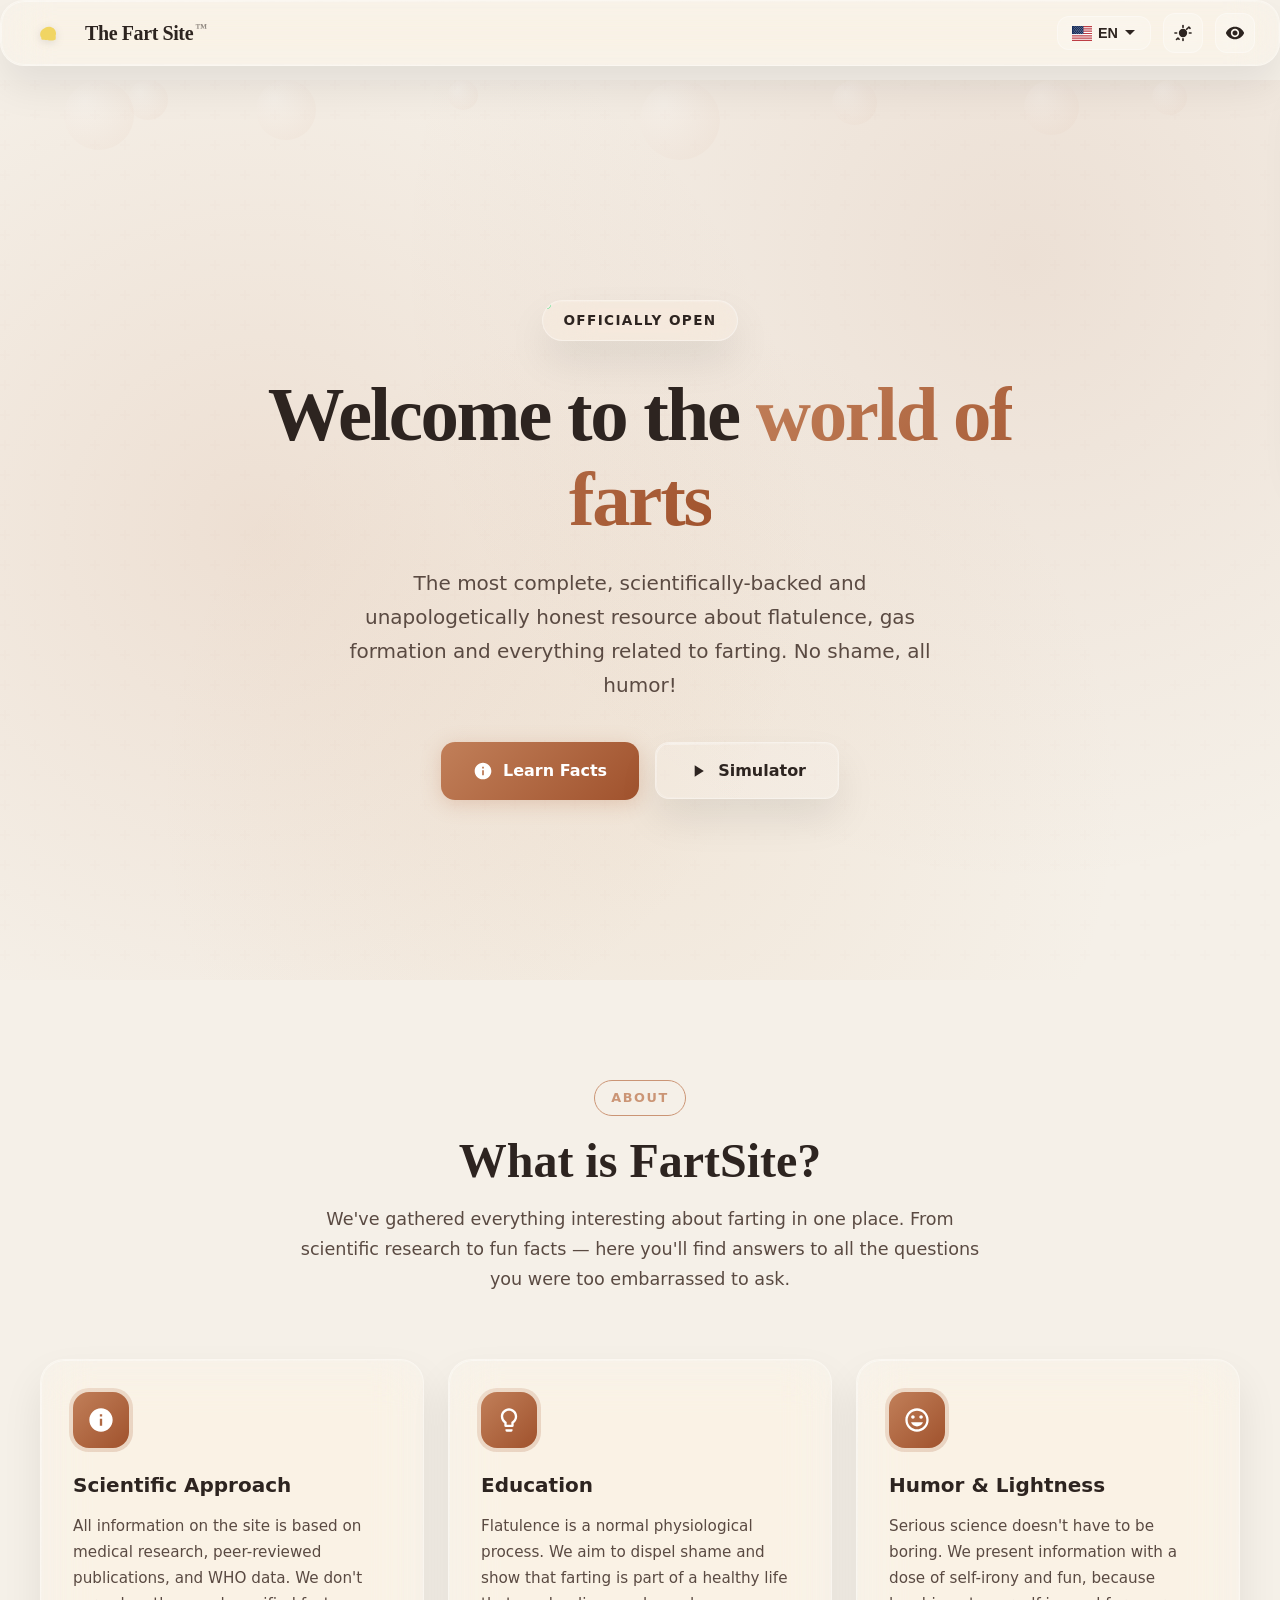
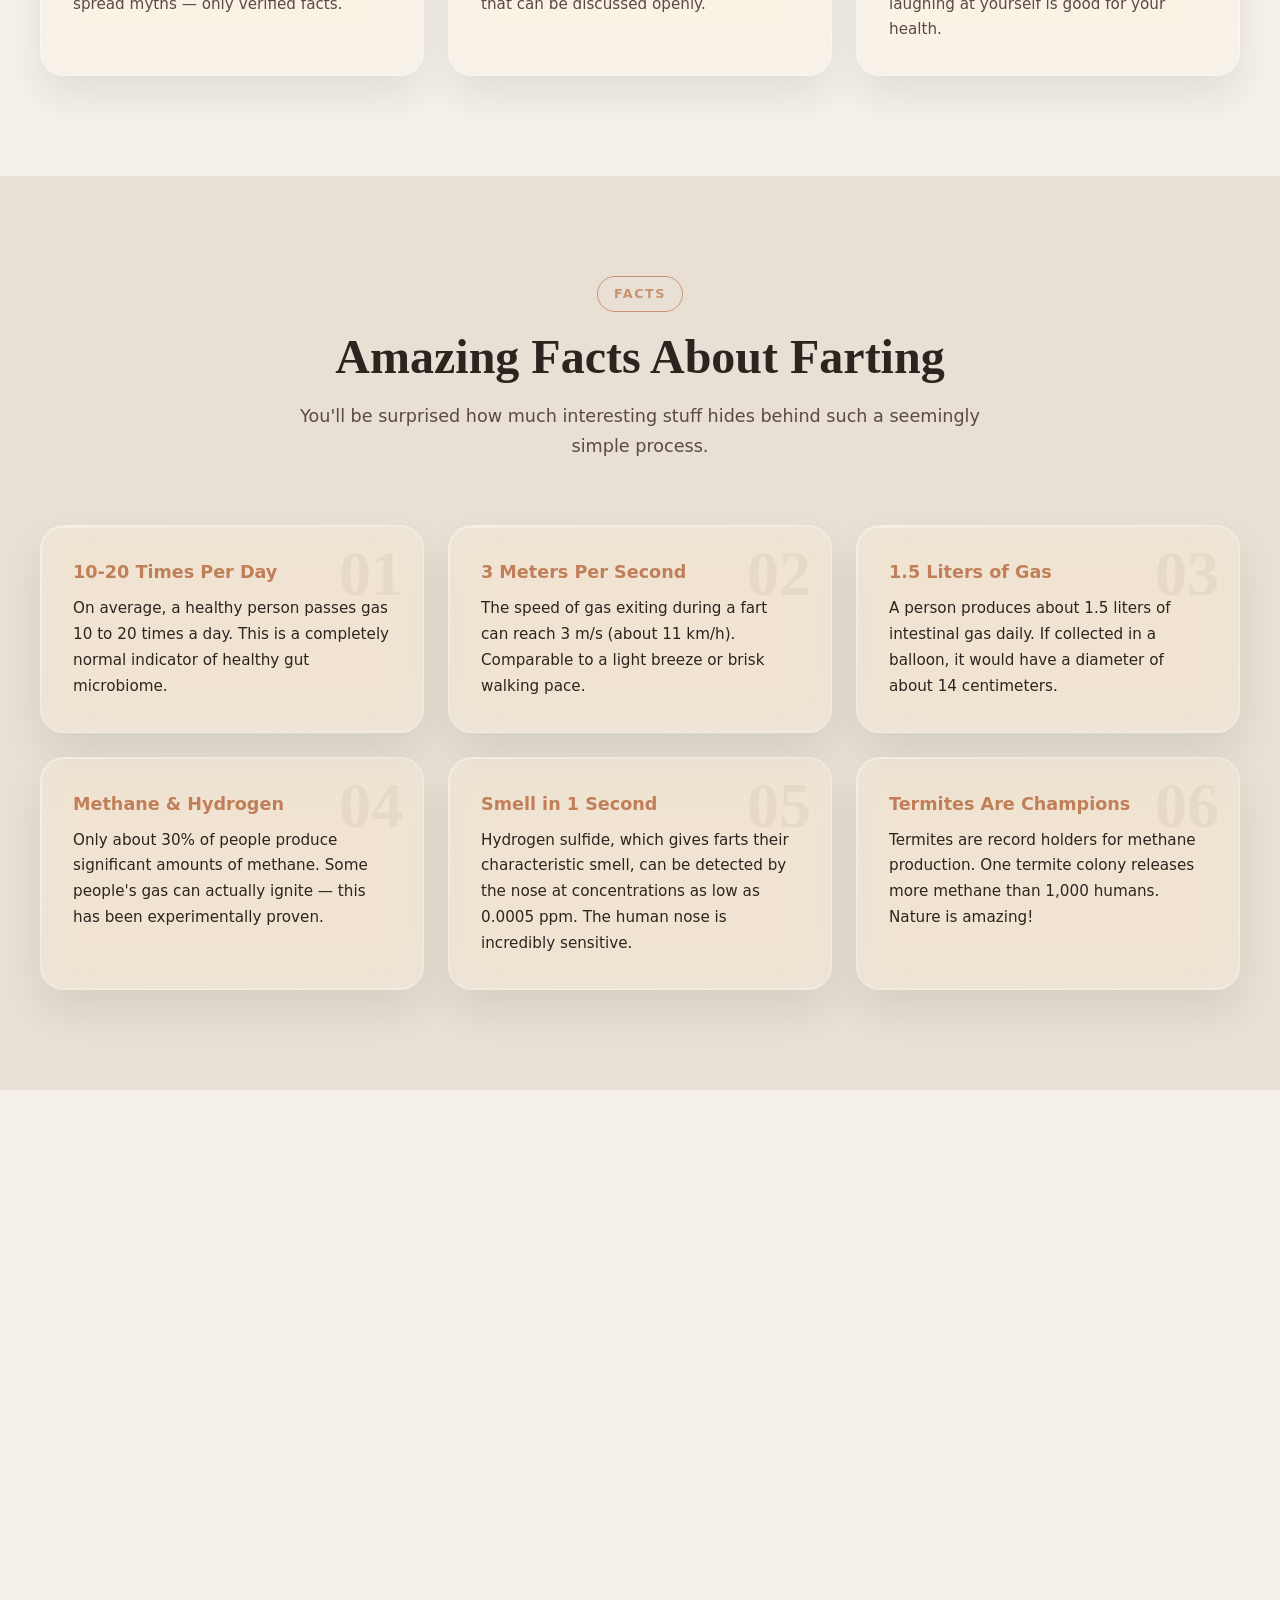
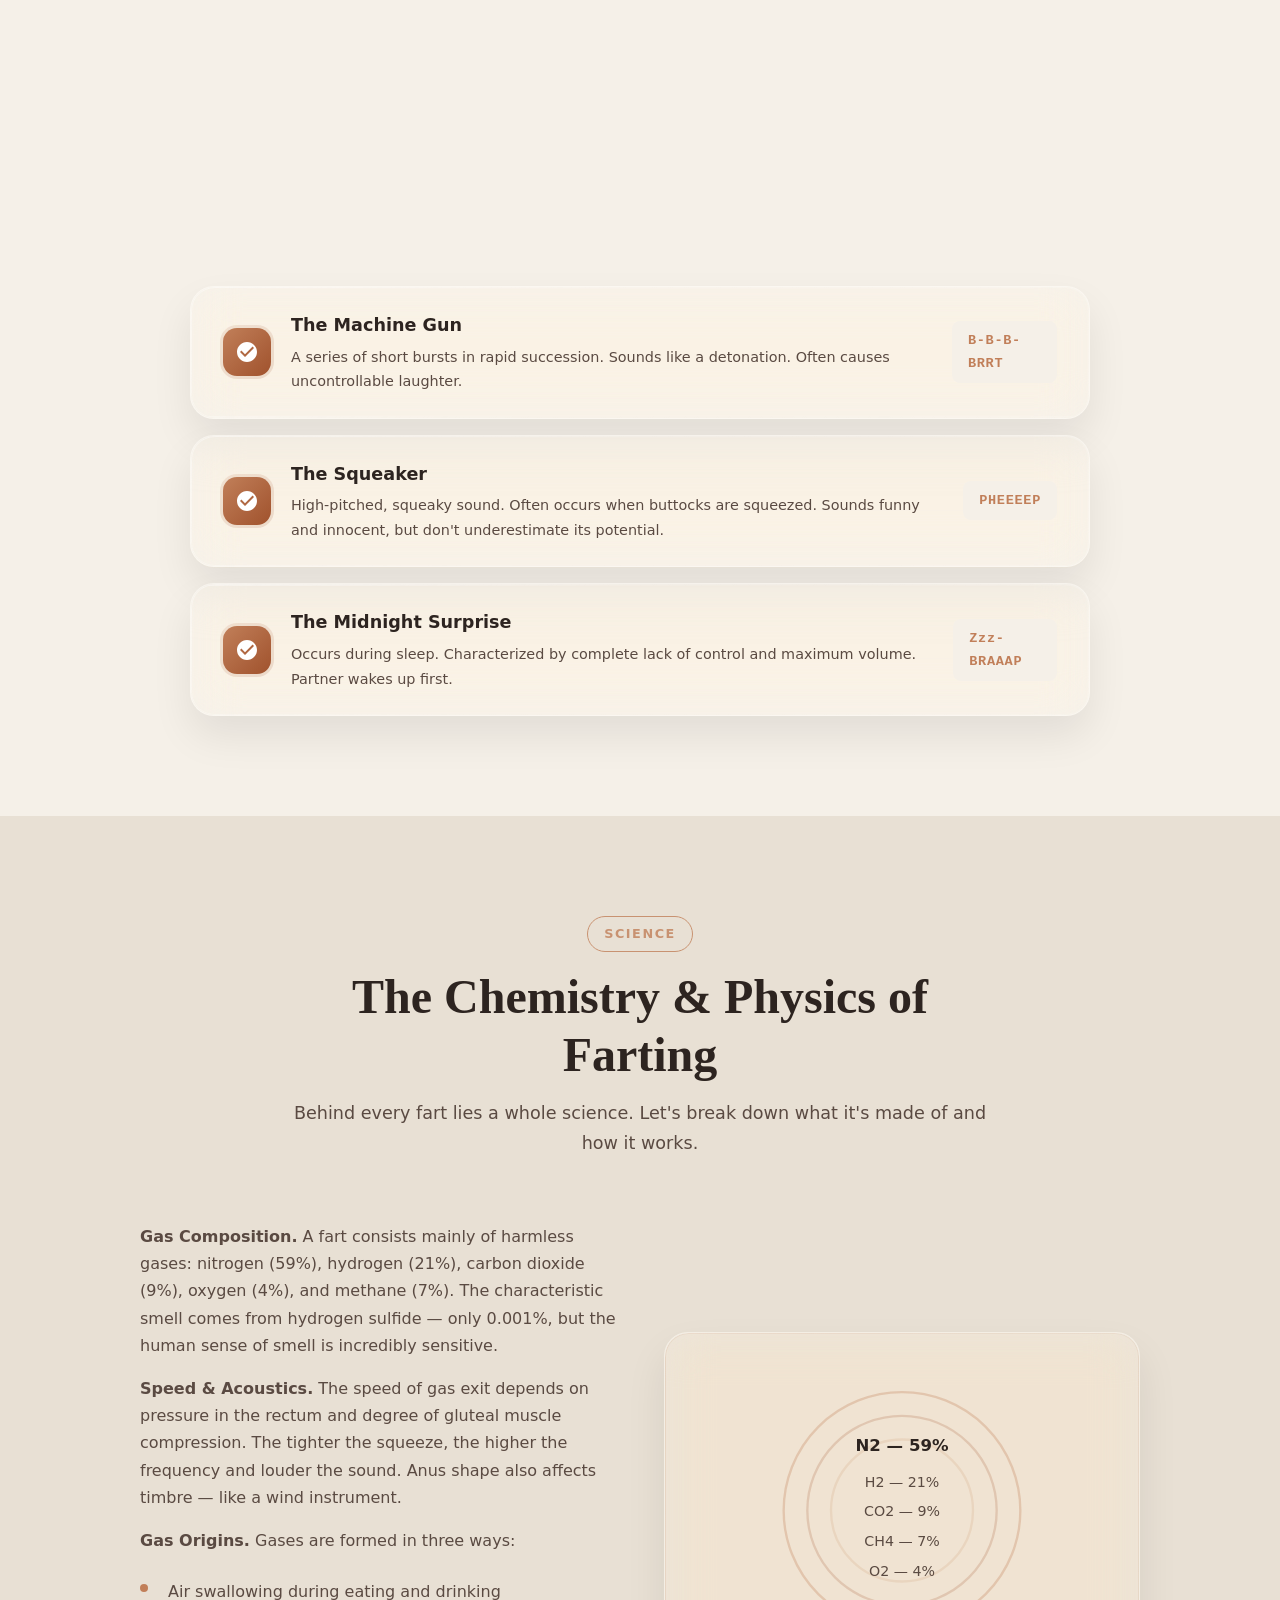
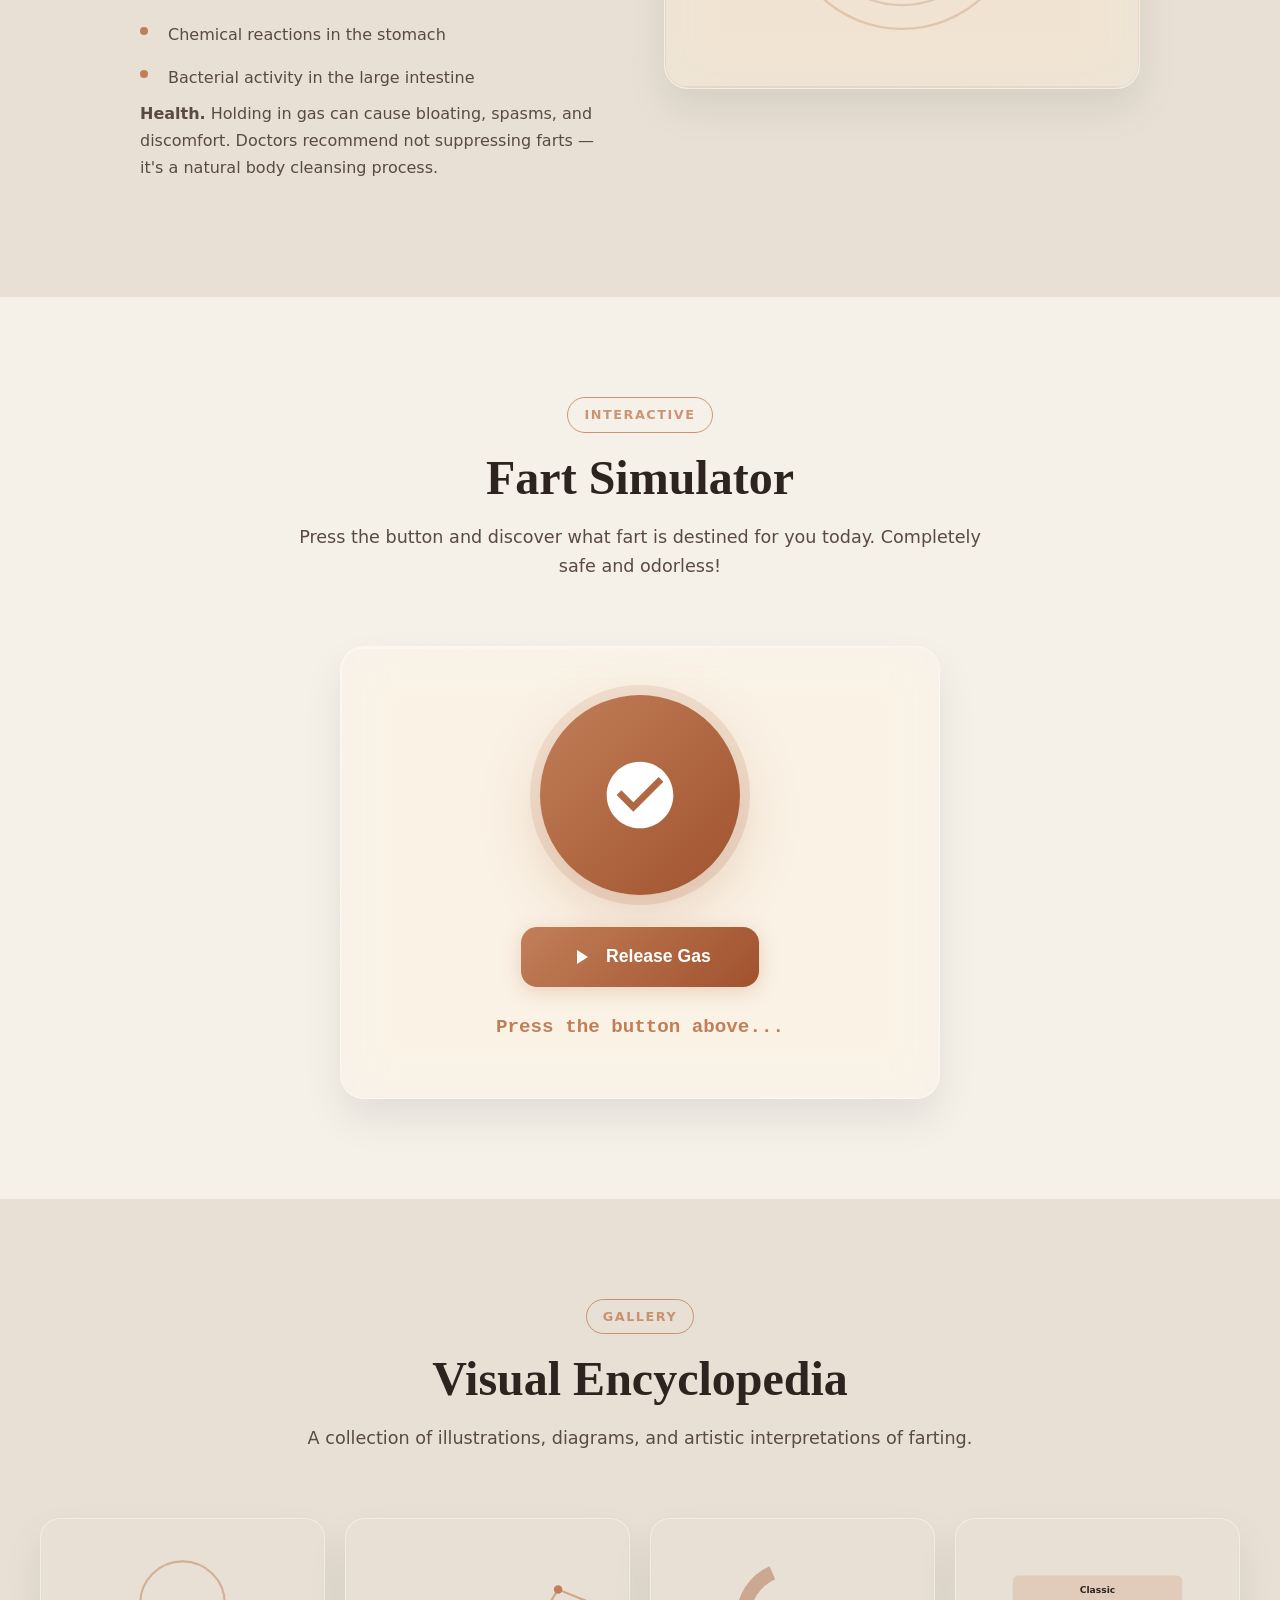
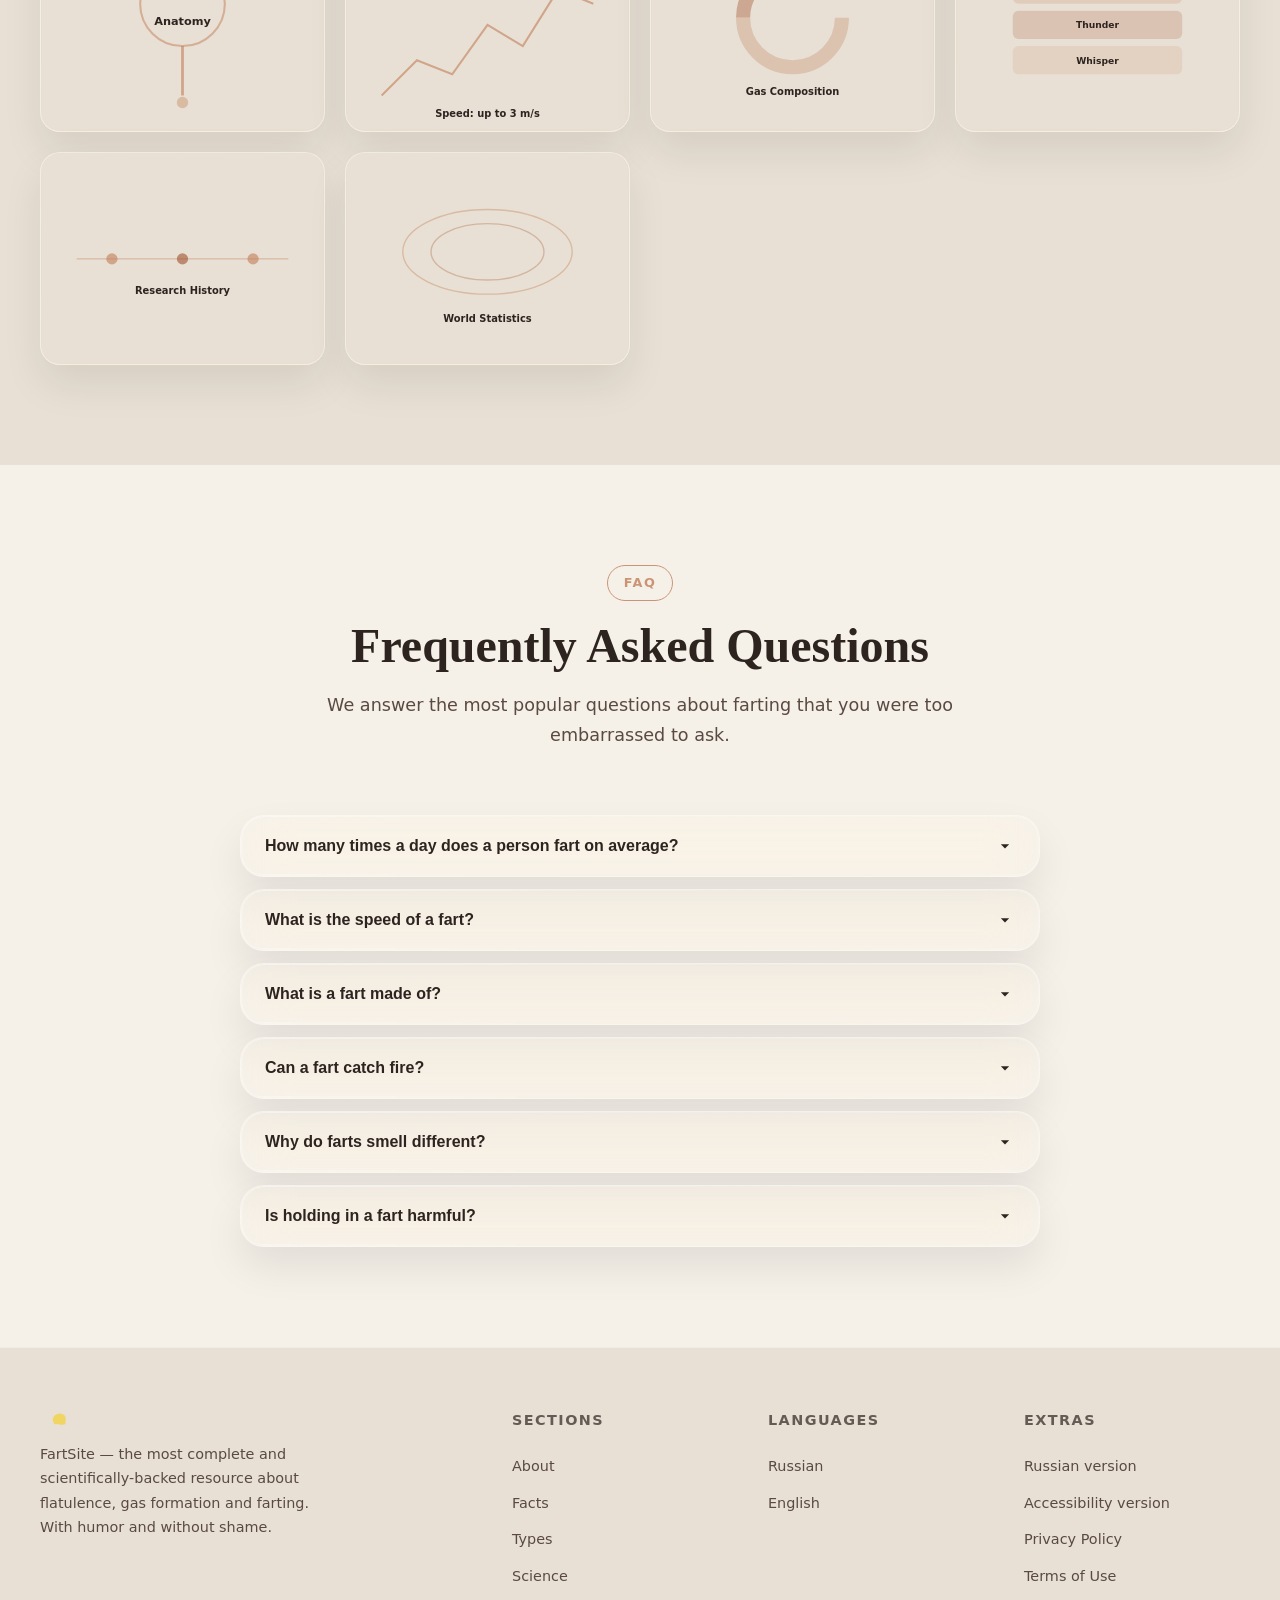
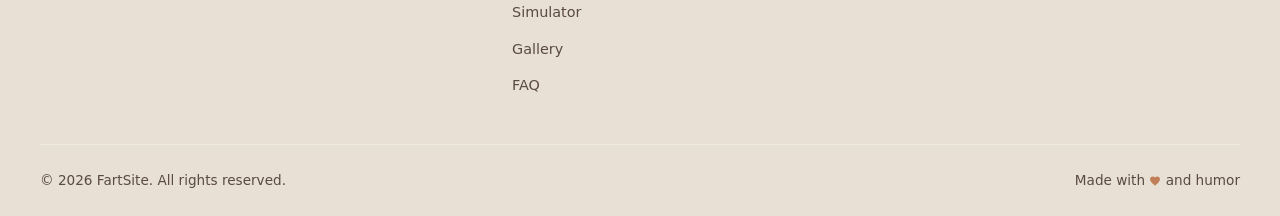
==== commit c2822fee: "Коммит" ====
--- a/en/index.html
+++ b/en/index.html
@@ -237,3 +237,346 @@
       </div>
     </div>
   </section>
+
+
+  <section class="section" id="about" aria-labelledby="about-title">
+    <div class="section-header reveal">
+      <span class="section-label">About</span>
+      <h2 class="section-title" id="about-title">What is FartSite?</h2>
+      <p class="section-desc">We've gathered everything interesting about farting in one place. From scientific research to fun facts — here you'll find answers to all the questions you were too embarrassed to ask.</p>
+    </div>
+    <div class="cards-grid">
+      <article class="card liquid-glass reveal" itemscope itemtype="https://schema.org/Article">
+        <div class="card-icon"><svg viewBox="0 0 24 24"><path d="M12 2C6.48 2 2 6.48 2 12s4.48 10 10 10 10-4.48 10-10S17.52 2 12 2zm1 15h-2v-6h2v6zm0-8h-2V7h2v2z"/></svg></div>
+        <h3 itemprop="headline">Scientific Approach</h3>
+        <p itemprop="description">All information on the site is based on medical research, peer-reviewed publications, and WHO data. We don't spread myths — only verified facts.</p>
+      </article>
+      <article class="card liquid-glass reveal" itemscope itemtype="https://schema.org/Article">
+        <div class="card-icon"><svg viewBox="0 0 24 24"><path d="M9 21c0 .55.45 1 1 1h4c.55 0 1-.45 1-1v-1H9v1zm3-19C8.14 2 5 5.14 5 9c0 2.38 1.19 4.47 3 5.74V17c0 .55.45 1 1 1h6c.55 0 1-.45 1-1v-2.26c1.81-1.27 3-3.36 3-5.74 0-3.86-3.14-7-7-7zm2.85 11.1l-.85.6V16h-4v-2.3l-.85-.6A4.997 4.997 0 017 9c0-2.76 2.24-5 5-5s5 2.24 5 5c0 1.63-.8 3.16-2.15 4.1z"/></svg></div>
+        <h3 itemprop="headline">Education</h3>
+        <p itemprop="description">Flatulence is a normal physiological process. We aim to dispel shame and show that farting is part of a healthy life that can be discussed openly.</p>
+      </article>
+      <article class="card liquid-glass reveal" itemscope itemtype="https://schema.org/Article">
+        <div class="card-icon"><svg viewBox="0 0 24 24"><path d="M11.99 2C6.47 2 2 6.48 2 12s4.47 10 9.99 10C17.52 22 22 17.52 22 12S17.52 2 11.99 2zM12 20c-4.42 0-8-3.58-8-8s3.58-8 8-8 8 3.58 8 8-3.58 8-8 8zm3.5-9c.83 0 1.5-.67 1.5-1.5S16.33 8 15.5 8 14 8.67 14 9.5s.67 1.5 1.5 1.5zm-7 0c.83 0 1.5-.67 1.5-1.5S9.33 8 8.5 8 7 8.67 7 9.5 7.67 11 8.5 11zm3.5 6.5c2.33 0 4.31-1.46 5.11-3.5H6.89c.8 2.04 2.78 3.5 5.11 3.5z"/></svg></div>
+        <h3 itemprop="headline">Humor & Lightness</h3>
+        <p itemprop="description">Serious science doesn't have to be boring. We present information with a dose of self-irony and fun, because laughing at yourself is good for your health.</p>
+      </article>
+    </div>
+  </section>
+
+  <section class="section section-alt" id="facts" aria-labelledby="facts-title">
+    <div class="section-header reveal">
+      <span class="section-label">Facts</span>
+      <h2 class="section-title" id="facts-title">Amazing Facts About Farting</h2>
+      <p class="section-desc">You'll be surprised how much interesting stuff hides behind such a seemingly simple process.</p>
+    </div>
+    <div class="cards-grid">
+      <article class="fact-card liquid-glass reveal" itemscope itemtype="https://schema.org/Article">
+        <span class="fact-number" aria-hidden="true">01</span>
+        <h3 itemprop="headline">10-20 Times Per Day</h3>
+        <p itemprop="description">On average, a healthy person passes gas 10 to 20 times a day. This is a completely normal indicator of healthy gut microbiome.</p>
+      </article>
+      <article class="fact-card liquid-glass reveal" itemscope itemtype="https://schema.org/Article">
+        <span class="fact-number" aria-hidden="true">02</span>
+        <h3 itemprop="headline">3 Meters Per Second</h3>
+        <p itemprop="description">The speed of gas exiting during a fart can reach 3 m/s (about 11 km/h). Comparable to a light breeze or brisk walking pace.</p>
+      </article>
+      <article class="fact-card liquid-glass reveal" itemscope itemtype="https://schema.org/Article">
+        <span class="fact-number" aria-hidden="true">03</span>
+        <h3 itemprop="headline">1.5 Liters of Gas</h3>
+        <p itemprop="description">A person produces about 1.5 liters of intestinal gas daily. If collected in a balloon, it would have a diameter of about 14 centimeters.</p>
+      </article>
+      <article class="fact-card liquid-glass reveal" itemscope itemtype="https://schema.org/Article">
+        <span class="fact-number" aria-hidden="true">04</span>
+        <h3 itemprop="headline">Methane & Hydrogen</h3>
+        <p itemprop="description">Only about 30% of people produce significant amounts of methane. Some people's gas can actually ignite — this has been experimentally proven.</p>
+      </article>
+      <article class="fact-card liquid-glass reveal" itemscope itemtype="https://schema.org/Article">
+        <span class="fact-number" aria-hidden="true">05</span>
+        <h3 itemprop="headline">Smell in 1 Second</h3>
+        <p itemprop="description">Hydrogen sulfide, which gives farts their characteristic smell, can be detected by the nose at concentrations as low as 0.0005 ppm. The human nose is incredibly sensitive.</p>
+      </article>
+      <article class="fact-card liquid-glass reveal" itemscope itemtype="https://schema.org/Article">
+        <span class="fact-number" aria-hidden="true">06</span>
+        <h3 itemprop="headline">Termites Are Champions</h3>
+        <p itemprop="description">Termites are record holders for methane production. One termite colony releases more methane than 1,000 humans. Nature is amazing!</p>
+      </article>
+    </div>
+  </section>
+
+  <section class="section" id="types" aria-labelledby="types-title">
+    <div class="section-header reveal">
+      <span class="section-label">Typology</span>
+      <h2 class="section-title" id="types-title">Types of Farts</h2>
+      <p class="section-desc">Like snowflakes, every fart is unique. But scientists have identified several main types that you'll surely recognize.</p>
+    </div>
+    <div class="types-list">
+      <div class="type-item liquid-glass reveal">
+        <div class="type-emoji-box"><svg viewBox="0 0 24 24"><path d="M12 2C6.48 2 2 6.48 2 12s4.48 10 10 10 10-4.48 10-10S17.52 2 12 2zm-2 15l-5-5 1.41-1.41L10 14.17l7.59-7.59L19 8l-9 9z"/></svg></div>
+        <div class="type-info">
+          <h4>The Classic</h4>
+          <p>Smooth, prolonged, no surprises. Medium volume sound, 1-3 seconds duration. The most common type.</p>
+        </div>
+        <span class="type-sound">BRRRRT</span>
+      </div>
+      <div class="type-item liquid-glass reveal">
+        <div class="type-emoji-box"><svg viewBox="0 0 24 24"><path d="M12 2C6.48 2 2 6.48 2 12s4.48 10 10 10 10-4.48 10-10S17.52 2 12 2zm-2 15l-5-5 1.41-1.41L10 14.17l7.59-7.59L19 8l-9 9z"/></svg></div>
+        <div class="type-info">
+          <h4>The Whisper</h4>
+          <p>Quiet, barely audible. Often occurs with weak muscle tension. Ideal for public places but requires skill.</p>
+        </div>
+        <span class="type-sound">pfffft</span>
+      </div>
+      <div class="type-item liquid-glass reveal">
+        <div class="type-emoji-box"><svg viewBox="0 0 24 24"><path d="M12 2C6.48 2 2 6.48 2 12s4.48 10 10 10 10-4.48 10-10S17.52 2 12 2zm-2 15l-5-5 1.41-1.41L10 14.17l7.59-7.59L19 8l-9 9z"/></svg></div>
+        <div class="type-info">
+          <h4>The Thunder</h4>
+          <p>Powerful, sharp, deafening. Often accompanied by furniture vibration. Warns of its arrival a second before the event.</p>
+        </div>
+        <span class="type-sound">BRAAAP!</span>
+      </div>
+      <div class="type-item liquid-glass reveal">
+        <div class="type-emoji-box"><svg viewBox="0 0 24 24"><path d="M12 2C6.48 2 2 6.48 2 12s4.48 10 10 10 10-4.48 10-10S17.52 2 12 2zm-2 15l-5-5 1.41-1.41L10 14.17l7.59-7.59L19 8l-9 9z"/></svg></div>
+        <div class="type-info">
+          <h4>The Machine Gun</h4>
+          <p>A series of short bursts in rapid succession. Sounds like a detonation. Often causes uncontrollable laughter.</p>
+        </div>
+        <span class="type-sound">B-B-B-BRRT</span>
+      </div>
+      <div class="type-item liquid-glass reveal">
+        <div class="type-emoji-box"><svg viewBox="0 0 24 24"><path d="M12 2C6.48 2 2 6.48 2 12s4.48 10 10 10 10-4.48 10-10S17.52 2 12 2zm-2 15l-5-5 1.41-1.41L10 14.17l7.59-7.59L19 8l-9 9z"/></svg></div>
+        <div class="type-info">
+          <h4>The Squeaker</h4>
+          <p>High-pitched, squeaky sound. Often occurs when buttocks are squeezed. Sounds funny and innocent, but don't underestimate its potential.</p>
+        </div>
+        <span class="type-sound">PHEEEEP</span>
+      </div>
+      <div class="type-item liquid-glass reveal">
+        <div class="type-emoji-box"><svg viewBox="0 0 24 24"><path d="M12 2C6.48 2 2 6.48 2 12s4.48 10 10 10 10-4.48 10-10S17.52 2 12 2zm-2 15l-5-5 1.41-1.41L10 14.17l7.59-7.59L19 8l-9 9z"/></svg></div>
+        <div class="type-info">
+          <h4>The Midnight Surprise</h4>
+          <p>Occurs during sleep. Characterized by complete lack of control and maximum volume. Partner wakes up first.</p>
+        </div>
+        <span class="type-sound">Zzz-BRAAAP</span>
+      </div>
+    </div>
+  </section>
+
+  <section class="section section-alt" id="science" aria-labelledby="science-title">
+    <div class="section-header reveal">
+      <span class="section-label">Science</span>
+      <h2 class="section-title" id="science-title">The Chemistry & Physics of Farting</h2>
+      <p class="section-desc">Behind every fart lies a whole science. Let's break down what it's made of and how it works.</p>
+    </div>
+    <div class="science-content reveal">
+      <div class="science-text">
+        <p><strong>Gas Composition.</strong> A fart consists mainly of harmless gases: nitrogen (59%), hydrogen (21%), carbon dioxide (9%), oxygen (4%), and methane (7%). The characteristic smell comes from hydrogen sulfide — only 0.001%, but the human sense of smell is incredibly sensitive.</p>
+        <p><strong>Speed & Acoustics.</strong> The speed of gas exit depends on pressure in the rectum and degree of gluteal muscle compression. The tighter the squeeze, the higher the frequency and louder the sound. Anus shape also affects timbre — like a wind instrument.</p>
+        <p><strong>Gas Origins.</strong> Gases are formed in three ways:</p>
+        <ul>
+          <li>Air swallowing during eating and drinking</li>
+          <li>Chemical reactions in the stomach</li>
+          <li>Bacterial activity in the large intestine</li>
+        </ul>
+        <p><strong>Health.</strong> Holding in gas can cause bloating, spasms, and discomfort. Doctors recommend not suppressing farts — it's a natural body cleansing process.</p>
+      </div>
+      <div class="science-visual liquid-glass" data-alt="Infographic: fart composition — 59% nitrogen, 21% hydrogen, 9% CO2, 7% methane, 4% oxygen" data-bvi-alt="Fart composition infographic: nitrogen 59%, hydrogen 21%, carbon dioxide 9%, methane 7%, oxygen 4%">
+        <svg viewBox="0 0 400 300" style="width:100%;height:100%" aria-hidden="true">
+          <circle cx="200" cy="150" r="100" fill="none" stroke="var(--accent)" stroke-width="2" opacity="0.3"/>
+          <circle cx="200" cy="150" r="80" fill="none" stroke="var(--accent-2)" stroke-width="2" opacity="0.2"/>
+          <circle cx="200" cy="150" r="60" fill="none" stroke="var(--accent)" stroke-width="2" opacity="0.15"/>
+          <text x="200" y="100" text-anchor="middle" fill="var(--text)" font-size="14" font-weight="700">N2 — 59%</text>
+          <text x="200" y="130" text-anchor="middle" fill="var(--text-2)" font-size="12">H2 — 21%</text>
+          <text x="200" y="155" text-anchor="middle" fill="var(--text-2)" font-size="12">CO2 — 9%</text>
+          <text x="200" y="180" text-anchor="middle" fill="var(--text-2)" font-size="12">CH4 — 7%</text>
+          <text x="200" y="205" text-anchor="middle" fill="var(--text-2)" font-size="12">O2 — 4%</text>
+        </svg>
+      </div>
+    </div>
+  </section>
+
+  <section class="section" id="simulator" aria-labelledby="simulator-title">
+    <div class="section-header reveal">
+      <span class="section-label">Interactive</span>
+      <h2 class="section-title" id="simulator-title">Fart Simulator</h2>
+      <p class="section-desc">Press the button and discover what fart is destined for you today. Completely safe and odorless!</p>
+    </div>
+    <div class="simulator liquid-glass reveal">
+      <div class="simulator-display" id="fartDisplay" aria-hidden="true">
+        <svg viewBox="0 0 24 24"><path d="M12 2C6.48 2 2 6.48 2 12s4.48 10 10 10 10-4.48 10-10S17.52 2 12 2zm-2 15l-5-5 1.41-1.41L10 14.17l7.59-7.59L19 8l-9 9z"/></svg>
+      </div>
+      <button id="fartBtn" class="simulator-btn" aria-label="Generate random fart">
+        <svg width="24" height="24" viewBox="0 0 24 24" fill="currentColor" style="vertical-align:middle;margin-right:8px"><path d="M8 5v14l11-7z"/></svg>
+        Release Gas
+      </button>
+      <div class="simulator-output" id="fartOutput" aria-live="polite" aria-atomic="true">Press the button above...</div>
+    </div>
+  </section>
+
+  <section class="section section-alt" id="gallery" aria-labelledby="gallery-title">
+    <div class="section-header reveal">
+      <span class="section-label">Gallery</span>
+      <h2 class="section-title" id="gallery-title">Visual Encyclopedia</h2>
+      <p class="section-desc">A collection of illustrations, diagrams, and artistic interpretations of farting.</p>
+    </div>
+    <div class="gallery-grid">
+      <div class="gallery-item liquid-glass reveal" data-title="Anatomy of Farting" data-bvi-alt="Diagram of farting anatomy: intestine, anus, muscles">
+        <svg viewBox="0 0 400 300" style="width:100%;height:100%" aria-hidden="true">
+          <rect width="400" height="300" fill="var(--bg-2)"/>
+          <circle cx="200" cy="120" r="60" fill="none" stroke="var(--accent)" stroke-width="3" opacity="0.5"/>
+          <path d="M200 180 Q200 220 200 250" stroke="var(--accent)" stroke-width="4" fill="none" opacity="0.6"/>
+          <circle cx="200" cy="260" r="8" fill="var(--accent)" opacity="0.4"/>
+          <text x="200" y="150" text-anchor="middle" fill="var(--text)" font-size="16" font-weight="600">Anatomy</text>
+        </svg>
+      </div>
+      <div class="gallery-item liquid-glass reveal" data-title="Sound Speed" data-bvi-alt="Fart sound speed graph: up to 3 m/s">
+        <svg viewBox="0 0 400 300" style="width:100%;height:100%" aria-hidden="true">
+          <rect width="400" height="300" fill="var(--bg-2)"/>
+          <path d="M50 250 L100 200 L150 220 L200 150 L250 180 L300 100 L350 120" stroke="var(--accent)" stroke-width="3" fill="none" opacity="0.6"/>
+          <circle cx="300" cy="100" r="6" fill="var(--accent)"/>
+          <text x="200" y="280" text-anchor="middle" fill="var(--text)" font-size="14" font-weight="600">Speed: up to 3 m/s</text>
+        </svg>
+      </div>
+      <div class="gallery-item liquid-glass reveal" data-title="Gas Composition" data-bvi-alt="Pie chart of fart gas composition">
+        <svg viewBox="0 0 400 300" style="width:100%;height:100%" aria-hidden="true">
+          <rect width="400" height="300" fill="var(--bg-2)"/>
+          <circle cx="200" cy="140" r="70" fill="none" stroke="var(--accent)" stroke-width="20" opacity="0.3" stroke-dasharray="220 440"/>
+          <circle cx="200" cy="140" r="70" fill="none" stroke="var(--accent-2)" stroke-width="20" opacity="0.4" stroke-dasharray="80 440" stroke-dashoffset="-220"/>
+          <text x="200" y="250" text-anchor="middle" fill="var(--text)" font-size="14" font-weight="600">Gas Composition</text>
+        </svg>
+      </div>
+      <div class="gallery-item liquid-glass reveal" data-title="Fart Types" data-bvi-alt="Table of fart types: classic, thunder, whisper">
+        <svg viewBox="0 0 400 300" style="width:100%;height:100%" aria-hidden="true">
+          <rect width="400" height="300" fill="var(--bg-2)"/>
+          <rect x="80" y="80" width="240" height="40" rx="8" fill="var(--accent)" opacity="0.2"/>
+          <rect x="80" y="130" width="240" height="40" rx="8" fill="var(--accent-2)" opacity="0.2"/>
+          <rect x="80" y="180" width="240" height="40" rx="8" fill="var(--accent)" opacity="0.15"/>
+          <text x="200" y="105" text-anchor="middle" fill="var(--text)" font-size="13" font-weight="600">Classic</text>
+          <text x="200" y="155" text-anchor="middle" fill="var(--text)" font-size="13" font-weight="600">Thunder</text>
+          <text x="200" y="205" text-anchor="middle" fill="var(--text)" font-size="13" font-weight="600">Whisper</text>
+        </svg>
+      </div>
+      <div class="gallery-item liquid-glass reveal" data-title="History of Farting" data-bvi-alt="Historical timeline of fart research">
+        <svg viewBox="0 0 400 300" style="width:100%;height:100%" aria-hidden="true">
+          <rect width="400" height="300" fill="var(--bg-2)"/>
+          <line x1="50" y1="150" x2="350" y2="150" stroke="var(--accent)" stroke-width="2" opacity="0.4"/>
+          <circle cx="100" cy="150" r="8" fill="var(--accent)" opacity="0.6"/>
+          <circle cx="200" cy="150" r="8" fill="var(--accent-2)" opacity="0.6"/>
+          <circle cx="300" cy="150" r="8" fill="var(--accent)" opacity="0.6"/>
+          <text x="200" y="200" text-anchor="middle" fill="var(--text)" font-size="14" font-weight="600">Research History</text>
+        </svg>
+      </div>
+      <div class="gallery-item liquid-glass reveal" data-title="World Statistics" data-bvi-alt="World map with fart statistics by country">
+        <svg viewBox="0 0 400 300" style="width:100%;height:100%" aria-hidden="true">
+          <rect width="400" height="300" fill="var(--bg-2)"/>
+          <ellipse cx="200" cy="140" rx="120" ry="60" fill="none" stroke="var(--accent)" stroke-width="2" opacity="0.4"/>
+          <ellipse cx="200" cy="140" rx="80" ry="40" fill="none" stroke="var(--accent-2)" stroke-width="2" opacity="0.3"/>
+          <text x="200" y="240" text-anchor="middle" fill="var(--text)" font-size="14" font-weight="600">World Statistics</text>
+        </svg>
+      </div>
+    </div>
+  </section>
+
+  <section class="section" id="faq" aria-labelledby="faq-title">
+    <div class="section-header reveal">
+      <span class="section-label">FAQ</span>
+      <h2 class="section-title" id="faq-title">Frequently Asked Questions</h2>
+      <p class="section-desc">We answer the most popular questions about farting that you were too embarrassed to ask.</p>
+    </div>
+    <div class="faq-list" itemscope itemtype="https://schema.org/FAQPage">
+      <div class="faq-item liquid-glass reveal" itemscope itemprop="mainEntity" itemtype="https://schema.org/Question">
+        <button class="faq-question" aria-expanded="false">
+          <span itemprop="name">How many times a day does a person fart on average?</span>
+          <svg viewBox="0 0 24 24"><path d="M7 10l5 5 5-5z"/></svg>
+        </button>
+        <div class="faq-answer" itemscope itemprop="acceptedAnswer" itemtype="https://schema.org/Answer">
+          <p itemprop="text">On average, a healthy person passes gas 10 to 20 times a day. This is a completely normal physiological process. If you fart less than 10 times, you may not have enough fiber in your diet. If more than 20 — you might want to check your reaction to certain foods.</p>
+        </div>
+      </div>
+      <div class="faq-item liquid-glass reveal" itemscope itemprop="mainEntity" itemtype="https://schema.org/Question">
+        <button class="faq-question" aria-expanded="false">
+          <span itemprop="name">What is the speed of a fart?</span>
+          <svg viewBox="0 0 24 24"><path d="M7 10l5 5 5-5z"/></svg>
+        </button>
+        <div class="faq-answer" itemscope itemprop="acceptedAnswer" itemtype="https://schema.org/Answer">
+          <p itemprop="text">The speed of gas exiting during a fart can reach 3 meters per second (about 11 km/h), comparable to a light breeze. In some exceptional cases the speed may be higher, but this depends on many factors: diet, physical condition, and anatomical features.</p>
+        </div>
+      </div>
+      <div class="faq-item liquid-glass reveal" itemscope itemprop="mainEntity" itemtype="https://schema.org/Question">
+        <button class="faq-question" aria-expanded="false">
+          <span itemprop="name">What is a fart made of?</span>
+          <svg viewBox="0 0 24 24"><path d="M7 10l5 5 5-5z"/></svg>
+        </button>
+        <div class="faq-answer" itemscope itemprop="acceptedAnswer" itemtype="https://schema.org/Answer">
+          <p itemprop="text">A fart consists mainly of nitrogen (59%), oxygen (4%), carbon dioxide (9%), hydrogen (21%), and methane (7%). It also contains hydrogen sulfide, which gives it its characteristic smell. Interestingly, only about 30% of people produce significant amounts of methane — this depends on genetics and gut microbiome.</p>
+        </div>
+      </div>
+      <div class="faq-item liquid-glass reveal" itemscope itemprop="mainEntity" itemtype="https://schema.org/Question">
+        <button class="faq-question" aria-expanded="false">
+          <span itemprop="name">Can a fart catch fire?</span>
+          <svg viewBox="0 0 24 24"><path d="M7 10l5 5 5-5z"/></svg>
+        </button>
+        <div class="faq-answer" itemscope itemprop="acceptedAnswer" itemtype="https://schema.org/Answer">
+          <p itemprop="text">Theoretically yes, if the gas mixture contains enough methane and hydrogen. However, in practice this is extremely rare and requires specific conditions. Nevertheless, experiments show that some people's gas mixture can indeed burn. Do not try this at home!</p>
+        </div>
+      </div>
+      <div class="faq-item liquid-glass reveal" itemscope itemprop="mainEntity" itemtype="https://schema.org/Question">
+        <button class="faq-question" aria-expanded="false">
+          <span itemprop="name">Why do farts smell different?</span>
+          <svg viewBox="0 0 24 24"><path d="M7 10l5 5 5-5z"/></svg>
+        </button>
+        <div class="faq-answer" itemscope itemprop="acceptedAnswer" itemtype="https://schema.org/Answer">
+          <p itemprop="text">The smell of a fart depends on diet and gut microbiome. Foods rich in sulfur (eggs, meat, cabbage, beans) intensify the smell. The speed of food passage through the intestines also matters — the slower, the more "mature" the smell.</p>
+        </div>
+      </div>
+      <div class="faq-item liquid-glass reveal" itemscope itemprop="mainEntity" itemtype="https://schema.org/Question">
+        <button class="faq-question" aria-expanded="false">
+          <span itemprop="name">Is holding in a fart harmful?</span>
+          <svg viewBox="0 0 24 24"><path d="M7 10l5 5 5-5z"/></svg>
+        </button>
+        <div class="faq-answer" itemscope itemprop="acceptedAnswer" itemtype="https://schema.org/Answer">
+          <p itemprop="text">Yes, regularly holding in gas can lead to bloating, spasms, discomfort, and even headaches. Gas needs to escape — it's a natural body cleansing process. Doctors recommend not suppressing farts, especially if they don't cause pain.</p>
+        </div>
+      </div>
+    </div>
+  </section>
+</main>
+
+<footer class="site-footer" itemscope itemtype="https://schema.org/WPFooter">
+  <div class="footer-grid">
+    <div class="footer-brand" itemscope itemtype="https://schema.org/Organization">
+      <svg xmlns="http://www.w3.org/2000/svg" width="40" height="22" viewBox="0 0 2048 1142" preserveAspectRatio="xMidYMid meet" style="display:block"><path fill="rgb(241,213,99)" d="M700.26 747.191C663.916 711.997 647.565 654.564 646.721 605.13A254.12 254.12 0 0 1 718.891 420.989C747.087 391.848 774.969 376.236 809.457 356.523C823.862 348.289 838.768 333.267 853.864 324.291C1035.29 216.409 1303.24 311.859 1321.45 537.419C1324.62 576.725 1323.06 618.926 1309.46 656.996C1307.27 663.124 1306.54 667.671 1307.56 674.122C1313.49 721.357 1315.24 770.386 1305.33 817.201C1304.52 821.046 1302.54 832.981 1300.69 835.497L1298.72 835.962C1296.98 834.512 1296.44 834.103 1295.04 832.352C1291.22 832.923 1287.17 838.391 1282.58 840.17C1268.15 845.791 1252.68 853.166 1237.77 857.201C1157.14 879.012 1071.86 872.63 990.987 855.552C980.967 853.436 971.28 849.468 962.22 844.766C962.462 847.67 962.865 848.899 961.444 851.42L959.898 851.223C955.154 846.717 953.362 840.884 951.62 834.791C939.71 840.14 935.565 841.166 922.719 843.579C870.474 854.582 828.316 848.499 776.128 842.338C760.015 840.437 715.761 830.628 705.655 817.357C704.57 820.043 704.367 821.249 702.075 823.042L700.45 823.011C692.916 811.766 694.721 772.299 697.534 758.027A102 102 0 0 1 700.26 747.191Z"/></svg>
+      <p itemprop="description">FartSite — the most complete and scientifically-backed resource about flatulence, gas formation and farting. With humor and without shame.</p>
+    </div>
+    <div class="footer-col">
+      <h4>Sections</h4>
+      <a href="#about">About</a>
+      <a href="#facts">Facts</a>
+      <a href="#types">Types</a>
+      <a href="#science">Science</a>
+      <a href="#simulator">Simulator</a>
+      <a href="#gallery">Gallery</a>
+      <a href="#faq">FAQ</a>
+    </div>
+    <div class="footer-col">
+      <h4>Languages</h4>
+      <a href="/" hreflang="ru">Russian</a>
+      <a href="/en/" hreflang="en">English</a>
+    </div>
+    <div class="footer-col">
+      <h4>Extras</h4>
+      <a href="/">Russian version</a>
+      <a href="#" onclick="document.getElementById('bviBtn').click();return false;">Accessibility version</a>
+      <a href="/privacy.html">Privacy Policy</a>
+      <a href="/terms.html">Terms of Use</a>
+    </div>
+  </div>
+  <div class="footer-bottom">
+    <span itemprop="copyrightHolder">© 2026 FartSite. All rights reserved.</span>
+    <span>Made with <svg width="12" height="12" viewBox="0 0 24 24" fill="currentColor" style="vertical-align:middle;color:var(--accent)"><path d="M12 21.35l-1.45-1.32C5.4 15.36 2 12.28 2 8.5 2 5.42 4.42 3 7.5 3c1.74 0 3.41.81 4.5 2.09C13.09 3.81 14.76 3 16.5 3 19.58 3 22 5.42 22 8.5c0 3.78-3.4 6.86-8.55 11.54L12 21.35z"/></svg> and humor</span>
+  </div>
+</footer>
+
+<script src="../script.js" defer></script>
+</body>
+</html>
